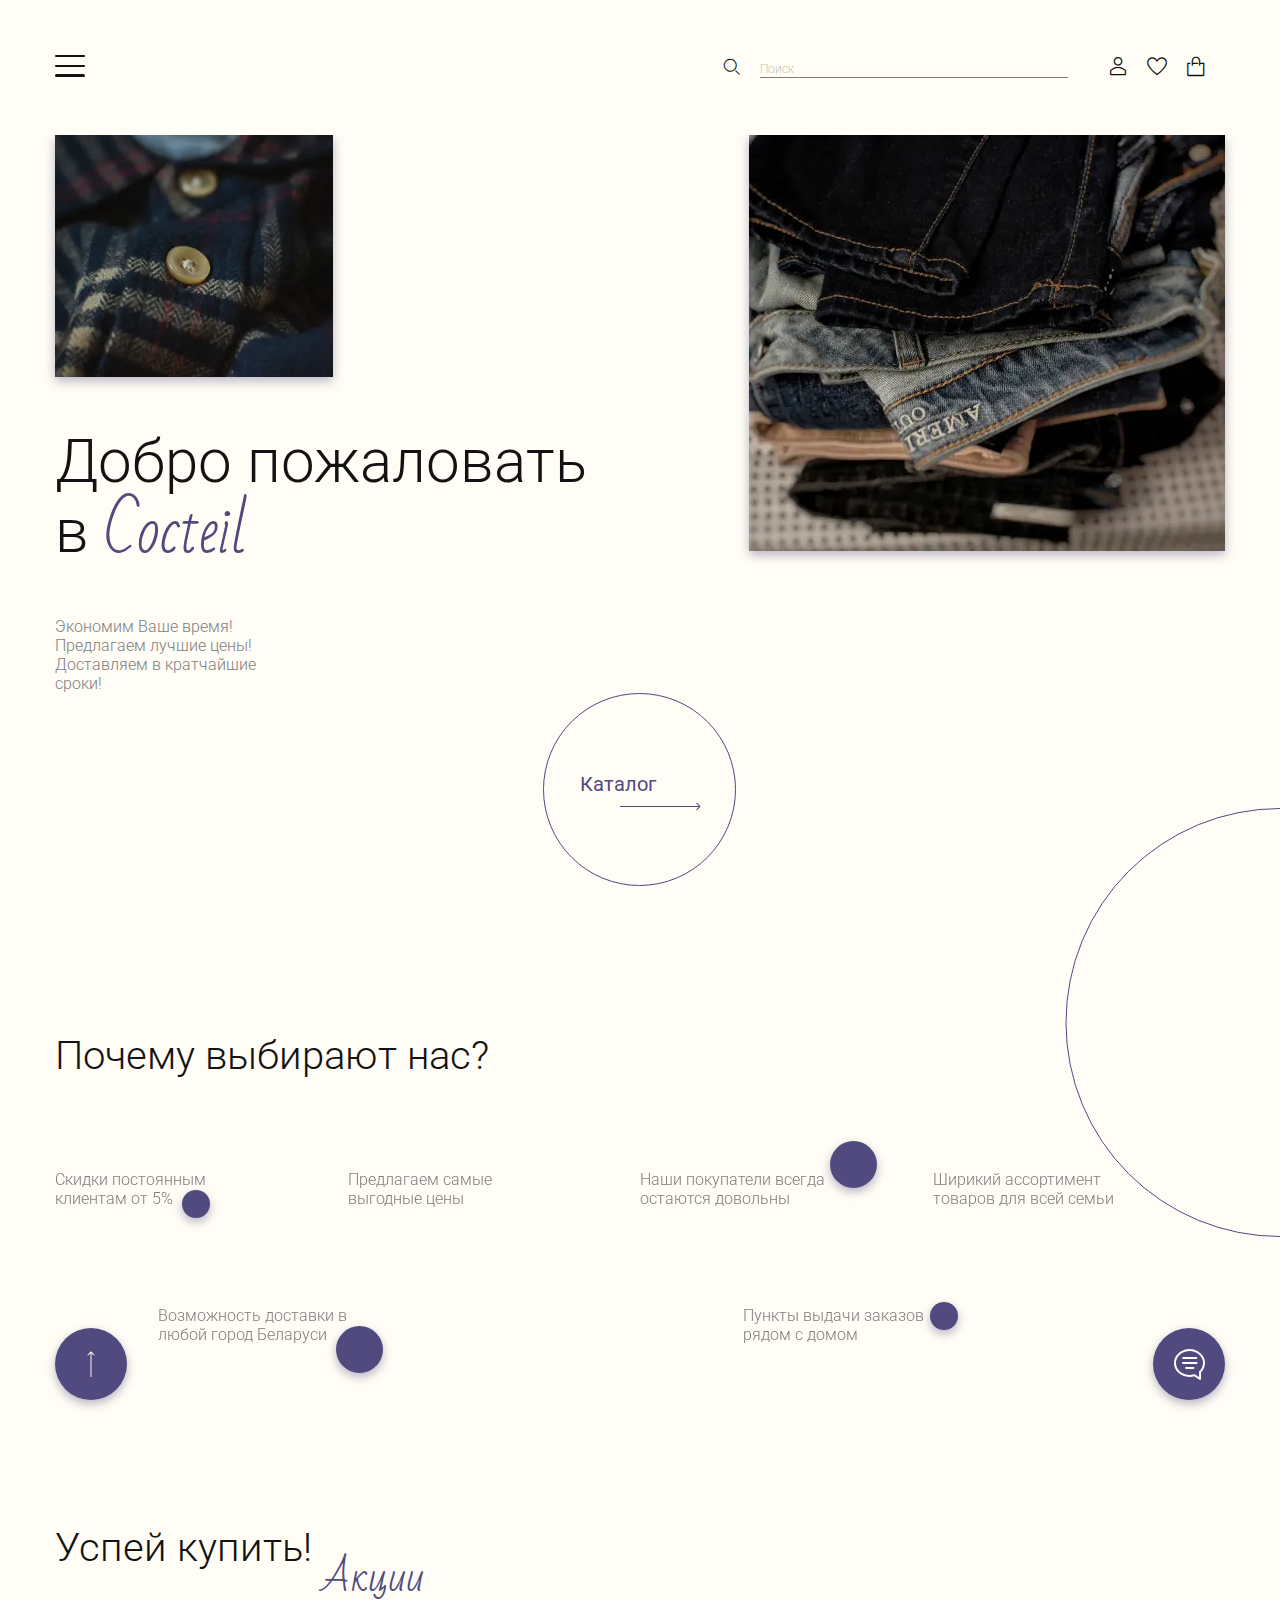
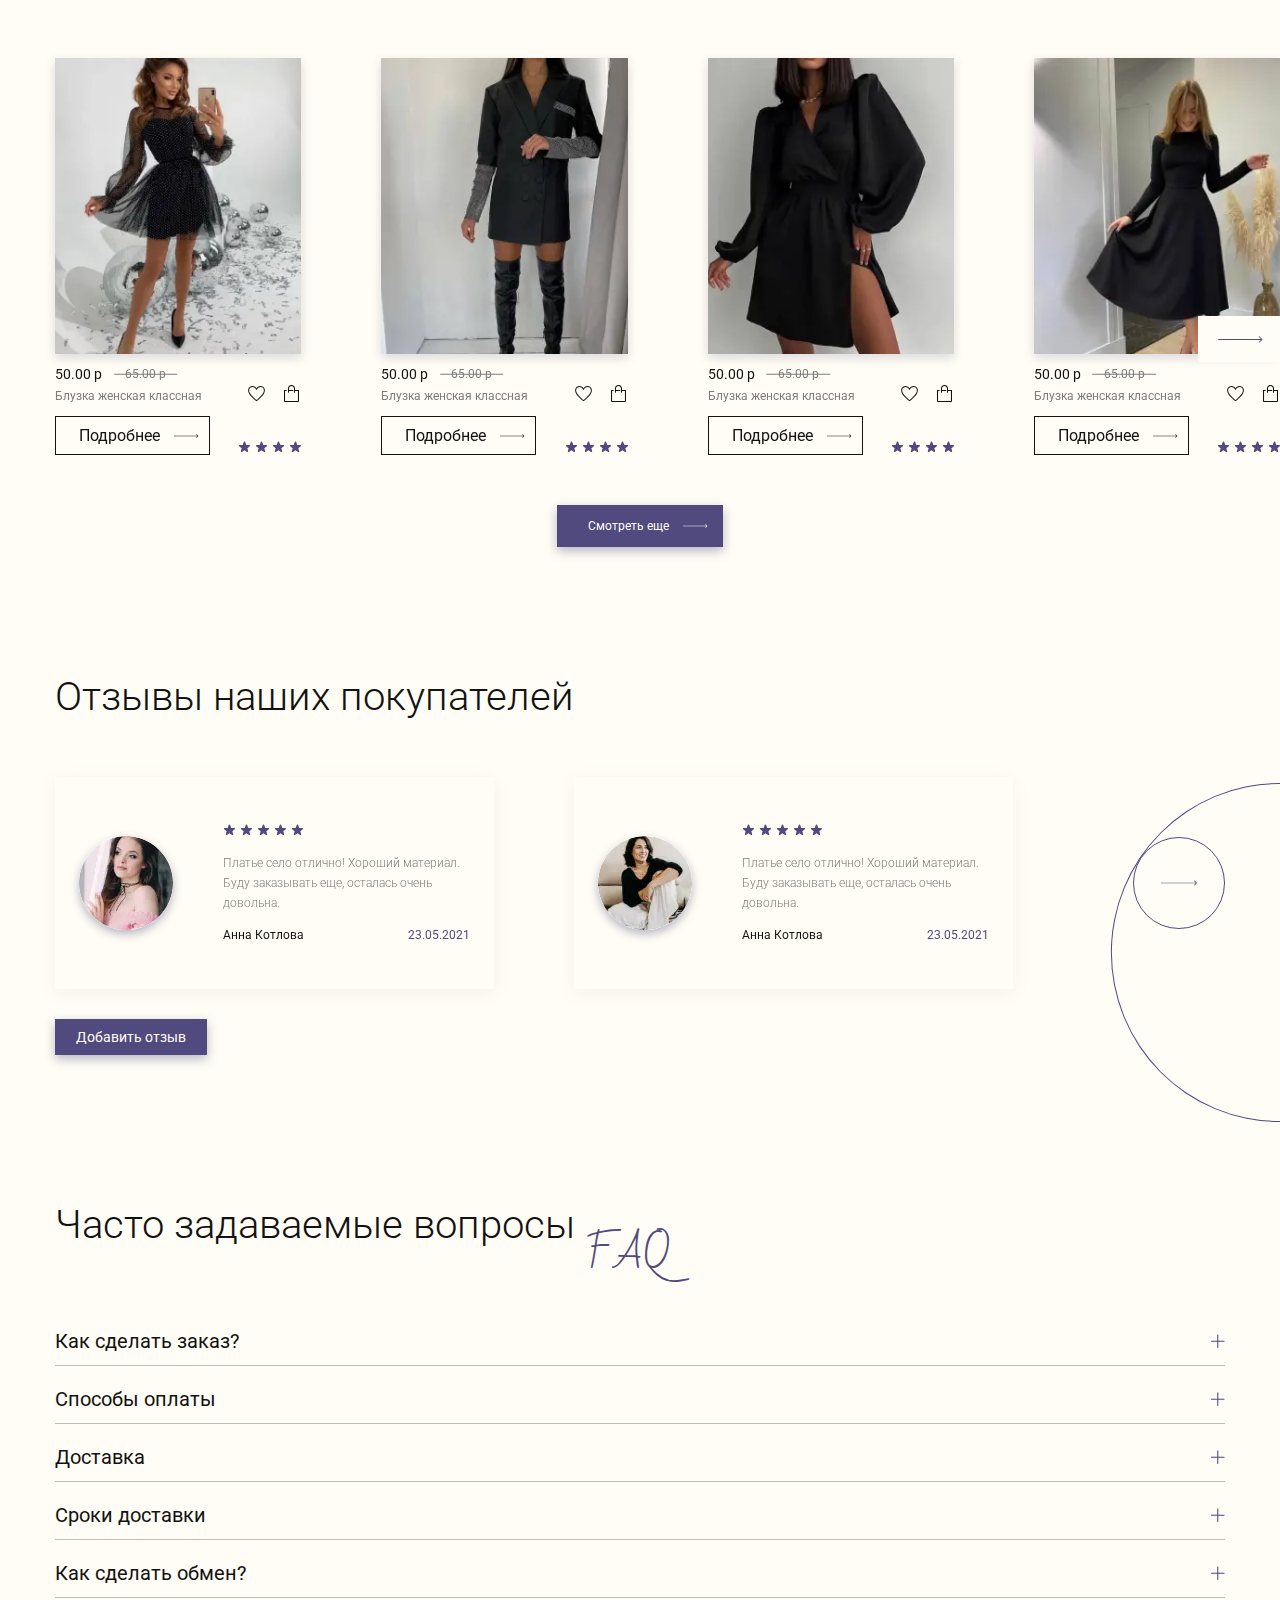
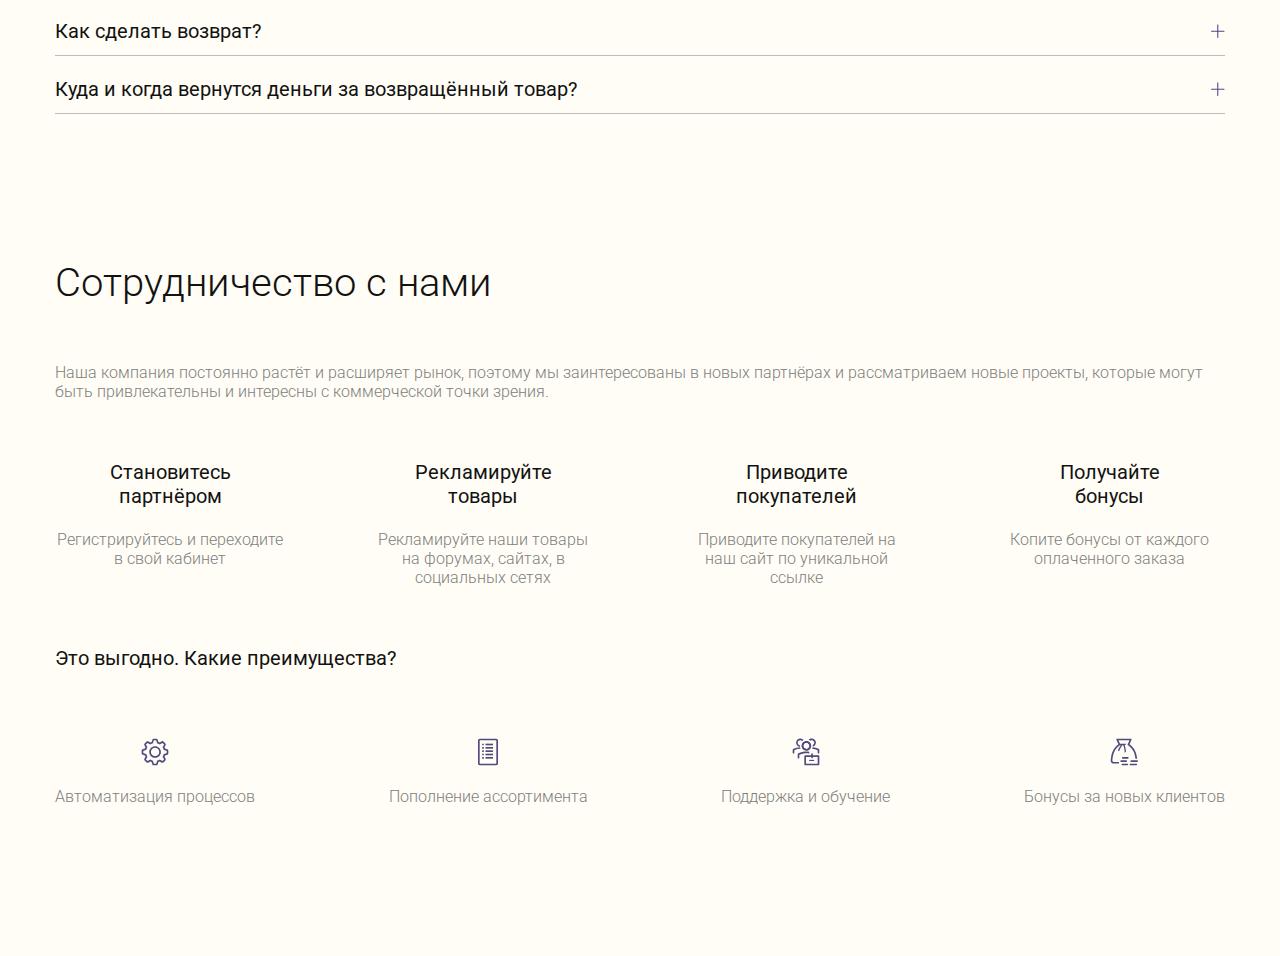
==== index.html @ 2b745496 "Первая версия" ====
<!DOCTYPE html><html lang="en"><head>  <meta charset="UTF-8">  <meta name="viewport" content="width=device-width">  <title>Главная</title>  <link rel="stylesheet" href="fonts/icomoon/style.css">  <link rel="stylesheet" href="css/style.min.css">  <script src="https://unpkg.com/swiper@8/swiper-bundle.min.js" defer></script>	<script src="js/main.min.js" type="module" defer></script></head><body>	<!-- <a href="#" class="catalog-btn">			Каталог			<svg width="80" class="catalog-btn__arrow" viewBox="0 0 80 8" xmlns="http://www.w3.org/2000/svg">				<path d="M79.3536 4.35355C79.5488 4.15829 79.5488 3.84171 79.3536 3.64645L76.1716 0.464466C75.9763 0.269204 75.6597 0.269204 75.4645 0.464466C75.2692 0.659728 75.2692 0.976311 75.4645 1.17157L78.2929 4L75.4645 6.82843C75.2692 7.02369 75.2692 7.34027 75.4645 7.53553C75.6597 7.7308 75.9763 7.7308 76.1716 7.53553L79.3536 4.35355ZM0 4.5H79V3.5H0V4.5Z"/>			</svg>		</a>		<a href="#" class="button button_transparent">			Подробнее			<svg class="button__arrow">				<use href="arrow-right"></use>			</svg>		</a>		<a href="#" class="button">			Отправить			<svg class="button__arrow" width="26" height="4" viewBox="0 0 26 4" fill="none" xmlns="http://www.w3.org/2000/svg">				<path d="M25.1768 2.17678C25.2744 2.07915 25.2744 1.92085 25.1768 1.82322L23.5858 0.232233C23.4882 0.134602 23.3299 0.134602 23.2322 0.232233C23.1346 0.329864 23.1346 0.488155 23.2322 0.585786L24.6464 2L23.2322 3.41421C23.1346 3.51184 23.1346 3.67014 23.2322 3.76777C23.3299 3.8654 23.4882 3.8654 23.5858 3.76777L25.1768 2.17678ZM0 2.25H25V1.75H0V2.25Z"/>			</svg>		</a> -->	<div class="wrapper">		<header class="header">  <div class="container">    <div class="header__body">      <nav class="header__menu menu">        <button data-da=".actions__item_burger a, append, 375" class="burger" type="burger"><span></span></button>        <div class="menu__content">          <a href="#" class="logo"><picture><source srcset="img/logo.webp" type="image/webp"><img src="img/logo.png" alt="лого"></picture></a>          <div class="menu__body">            <ul class="menu__list">              <li class="menu__item">                <a data-menu="1" class="menu__link" href="#">Женщинам</a>              </li>              <li class="menu__item">                <a data-menu="2" class="menu__link" href="#">Мужчинам</a>              </li>              <li class="menu__item">                <a data-menu="3" class="menu__link" href="#">Детям</a>              </li>              <li class="menu__item">                <a data-menu="4" class="menu__link" href="#">Обувь</a>              </li>              <li class="menu__item">                <a data-menu="5" class="menu__link" href="#">Игрушки</a>              </li>              <li class="menu__item">                <a data-menu="6" class="menu__link" href="#">Аксессуары</a>              </li>              <li class="menu__item">                <a data-menu="7" class="menu__link" href="#">Большие размеры</a>              </li>              <li class="menu__item">                <a data-menu="8" class="menu__link" href="#">Дополнительно</a>              </li>              <li class="menu__item">                <a data-menu="9" class="menu__link" href="#">Акции</a>              </li>            </ul>            <div class="menu__submenus">              <ul data-submenu="1" class="menu__list menu__list_submenu">                <li class="menu__item">                  <a class="menu__link" href="#">Майки</a>                </li>                <li class="menu__item">                  <a class="menu__link" href="#">Костюмы</a>                </li>                <li class="menu__item">                  <a class="menu__link" href="#">Брюки</a>                </li>                <li class="menu__item">                  <a class="menu__link" href="#">Джинсы</a>                </li>              </ul>              <ul data-submenu="2" class="menu__list menu__list_submenu">                <li class="menu__item">                  <a class="menu__link" href="#">Юбки</a>                </li>                <li class="menu__item">                  <a class="menu__link" href="#">Шорты</a>                </li>                <li class="menu__item">                  <a class="menu__link" href="#">Свитшоты, худи</a>                </li>                <li class="menu__item">                  <a class="menu__link" href="#">Блузки и рубашки</a>                </li>              </ul>            </div>          </div>        </div>      </nav>      <div class="header__label">Каталог</div>      <form action="#" class="header__search search">        <button type="sybmit" class="search__icon icon-search"></button>        <input type="text" placeholder="Поиск" class="search__input">      </form>      <ul class="actions" data-da=".mobile-bottom, append, 375" class="burger" >        <li class="actions__item actions__item_home">          <a href="#" class="actions__link icon-home"></a>        </li>        <li class="actions__item">          <a class="actions__link icon-user"></a>          <!-- <div class="user-cabinat">            <div class="user-cabinat__head">              <div class="user-cabinat__icon">                <picture><source srcset="img/products/01.webp" type="image/webp"><img src="img/products/01.jpg" alt="Ваша иконка"></picture>              </div>              <div class="user-cabinat__name">Анастасия</div>            </div>            <div class="user-cabinat__body">              <div class="user-cabinat__row">                <ul class="user-cabinat__list">                  <li class="user-cabinat__list-item">                    <a href="#" class="user-cabinat__link user-cabinat__link_cart icon-cart">                      Корзина<span>2</span>                    </a>                  </li>                </ul>              </div>              <div class="user-cabinat__row">                <ul class="user-cabinat__list">                  <li class="user-cabinat__list-item">                    <a href="#" class="user-cabinat__link user-cabinat__link_favorite icon-favorite">                      Избранное                    </a>                  </li>                  <li class="user-cabinat__list-item">                    <a href="#" class="user-cabinat__link user-cabinat__link_viewed icon-cart">                      Просмотренные<span>12</span>                    </a>                  </li>                </ul>              </div>              <div class="user-cabinat__row">                <ul class="user-cabinat__list">                  <li class="user-cabinat__list-item">                    <a href="#" class="user-cabinat__link user-cabinat__link_bonuses icon-home">                      Бонусы                    </a>                  </li>                  <li class="user-cabinat__list-item">                    <a href="#" class="user-cabinat__link user-cabinat__link_data icon-cart">                      Личные данные                    </a>                  </li>                  <li class="user-cabinat__list-item">                    <a href="#" class="user-cabinat__link user-cabinat__link_history icon-cart">                      История покупок                    </a>                  </li>                </ul>              </div>              <a href="#" class="user-cabinat__link user-cabinat__link_exit icon-cart">                Выйти              </a>            </div>          </div> -->          <div class="user-cabinat user-cabinat_unregistered">            <div class="user-cabinat__head">              <div class="user-cabinat__icon"></div>              <a href="#" class="user-cabinat__sign-in button">                Войти              </a>            </div>            <div class="user-cabinat__body">              <div class="user-cabinat__row">                <ul class="user-cabinat__list">                  <li class="user-cabinat__list-item">                    <a class="user-cabinat__link user-cabinat__link_cart icon-cart">Корзина</a>                  </li>                </ul>              </div>              <div class="user-cabinat__row">                <ul class="user-cabinat__list">                  <li class="user-cabinat__list-item">                    <a class="user-cabinat__link user-cabinat__link_favorite icon-favorite">                      Избранное                    </a>                  </li>                  <li class="user-cabinat__list-item">                    <a class="user-cabinat__link user-cabinat__link_viewed icon-cart">                      Просмотренные                    </a>                  </li>                </ul>              </div>            </div>          </div>        </li>        <li class="actions__item">          <a href="#" class="actions__link icon-favorite"></a>        </li>        <li class="actions__item">          <a href="#" class="actions__link icon-cart"></a>        </li>        <li class="actions__item actions__item_burger">          <a class="actions__link"></a>        </li>      </ul>    </div>  </div></header>		<svg display="none">  <symbol id="arrow-up" viewBox="0 0 8 27">    <path d="M4.35355 0.646446C4.15829 0.451185 3.84171 0.451185 3.64645 0.646446L0.464467 3.82843C0.269205 4.02369 0.269205 4.34027 0.464467 4.53553C0.659729 4.7308 0.976312 4.7308 1.17157 4.53553L4 1.70711L6.82843 4.53553C7.02369 4.7308 7.34027 4.7308 7.53553 4.53553C7.7308 4.34027 7.7308 4.02369 7.53553 3.82843L4.35355 0.646446ZM4.5 27L4.5 1L3.5 1L3.5 27L4.5 27Z"/>  </symbol>  <symbol id="arrow-up-m" viewBox="0 0 9 12">    <path fill-rule="evenodd" clip-rule="evenodd" d="M0.964806 4.09229L4.14679 0.910308C4.34205 0.715046 4.65863 0.715046 4.85389 0.910308L8.03587 4.09229C8.23114 4.28755 8.23114 4.60413 8.03587 4.7994C7.84061 4.99466 7.52403 4.99466 7.32877 4.7994L5.00034 2.47097L5.00034 11.7361L4.00034 11.7361L4.00034 2.47097L1.67191 4.7994C1.47665 4.99466 1.16007 4.99466 0.964806 4.7994C0.769544 4.60413 0.769544 4.28755 0.964806 4.09229Z"/>  </symbol>  <symbol viewBox="0 0 26 4" id="arrow-right">    <path fill-rule="evenodd" clip-rule="evenodd" d="M23.5858 0.232235L25.1768 1.82323C25.2744 1.92086 25.2744 2.07915 25.1768 2.17678L23.5858 3.76777C23.4882 3.8654 23.3299 3.8654 23.2322 3.76777C23.1346 3.67014 23.1346 3.51185 23.2322 3.41422L24.3964 2.25H0V1.75H24.3964L23.2322 0.585789C23.1346 0.488157 23.1346 0.329866 23.2322 0.232235C23.3299 0.134604 23.4882 0.134604 23.5858 0.232235Z"/>  </symbol></svg>		<main class="main">			<section class="hero">				<div class="container">					<div class="hero__body">						<div class="hero__info">							<div class="hero__images">								<div class="hero__image hero__image_1">									<picture><source srcset="img/hero/01.webp" type="image/webp"><img src="img/hero/01.jpg" alt=""></picture>								</div>							</div>							<h1 class="hero__title title">Добро пожаловать в <span>Cocteil</span></h1>							<div class="hero__text">								Экономим Ваше время! Предлагаем лучшие цены!Доставляем в кратчайшие сроки!							</div>							<a href="#" class="hero__button catalog-btn">								Каталог								<span class="catalog-btn__arrow"></span>							</a>						</div>						<div data-da=".hero__images, append, 850" class="hero__image hero__image_2">							<picture><source srcset="img/hero/02.webp" type="image/webp"><img src="img/hero/02.jpg" alt=""></picture>						</div>					</div>				</div>			</section>			<section class="why">				<div class="container">					<div class="why__body">						<h2 class="why__title title">Почему выбирают нас?</h2>						<div class="why__main">							<div class="why__content swiper">								<div class="why__columns swiper-wrapper">									<div class="why__column swiper-slide">										<p class="why__text why__text_decor why__text_decor_1">Скидки постоянным клиентам от 5%</p>									</div>									<div class="why__column swiper-slide">										<p class="why__text">Предлагаем самые выгодные цены</p>									</div>									<div class="why__column swiper-slide">										<p class="why__text why__text_decor why__text_decor_2">Наши покупатели всегда остаются довольны</p>									</div>									<div class="why__column swiper-slide">										<p class="why__text">Ширикий ассортимент товаров для всей семьи</p>									</div>									<div class="why__column swiper-slide">										<p class="why__text why__text_decor why__text_decor_3">Возможность доставки в любой город Беларуси										</p>									</div>									<div class="why__column swiper-slide">										<p class="why__text why__text_decor why__text_decor_4">Пункты выдачи заказов рядом с домом</p>									</div>								</div>							</div>							<button class="why__next icon-slider-arrow"></button>						</div>						<div class="why__footer">							<button data-up class="why__up up-btn purple-circle" type="button">								<svg>									<use href="#arrow-up"></use>								</svg>							</button>							<button class="why__message purple-circle icon-message" type="button"></button>						</div>					</div>				</div>			</section>			<section class="discounts">				<div class="container">					<div class="discounts__body">						<h2 class="discounts__title title">							Успей купить! <span>Акции</spa>						</h2>						<div class="discounts__slider products-slider">							<div class="products-slider__content swiper">								<div class="products-slider__body swiper-wrapper">									<div class="products-slider__slide card swiper-slide">										<a href="#" class="card__image">											<picture><source srcset="img/products/01.webp" type="image/webp"><img src="img/products/01.jpg" alt="Ахуенная блузка"></picture>										</a>										<div class="card__main">											<div class="card__top">												<span>50.00</span><span class="old-price">65.00</span>											</div>											<div class="card__info">												<a href="#" class="card__name">Блузка женская классная</a>												<div class="card__actions">													<button class="card__button card__button_favorite icon-favorite"></button>													<button class="card__button card__button_cart icon-cart"></button>												</div>											</div>											<div class="card__footer">												<a href="#" class="card__link button button_transparent button_dark">													Подробнее													<svg class="button__arrow">														<use href="#arrow-right"></use>													</svg>												</a>												<div class="card__raiting raiting">													<div class="raiting__star icon-star"></div>													<div class="raiting__star icon-star"></div>													<div class="raiting__star icon-star"></div>													<div class="raiting__star icon-star"></div>												</div>											</div>										</div>									</div>									<div class="products-slider__slide card swiper-slide">										<a href="#" class="card__image">											<picture><source srcset="img/products/02.webp" type="image/webp"><img src="img/products/02.jpg" alt="Ахуенная блузка"></picture>										</a>										<div class="card__main">											<div class="card__top">												<span>50.00</span><span class="old-price">65.00</span>											</div>											<div class="card__info">												<a href="#" class="card__name">Блузка женская классная</a>												<div class="card__actions">													<button class="card__button card__button_favorite icon-favorite"></button>													<button class="card__button card__button_cart icon-cart"></button>												</div>											</div>											<div class="card__footer">												<a href="#" class="card__link button button_transparent button_dark">													Подробнее													<svg class="button__arrow">														<use href="#arrow-right"></use>													</svg>												</a>												<div class="card__raiting raiting">													<div class="raiting__star icon-star"></div>													<div class="raiting__star icon-star"></div>													<div class="raiting__star icon-star"></div>													<div class="raiting__star icon-star"></div>												</div>											</div>										</div>									</div>									<div class="products-slider__slide card swiper-slide">										<a href="#" class="card__image">											<picture><source srcset="img/products/03.webp" type="image/webp"><img src="img/products/03.jpg" alt="Ахуенная блузка"></picture>										</a>										<div class="card__main">											<div class="card__top">												<span>50.00</span><span class="old-price">65.00</span>											</div>											<div class="card__info">												<a href="#" class="card__name">Блузка женская классная</a>												<div class="card__actions">													<button class="card__button card__button_favorite icon-favorite"></button>													<button class="card__button card__button_cart icon-cart"></button>												</div>											</div>											<div class="card__footer">												<a href="#" class="card__link button button_transparent button_dark">													Подробнее													<svg class="button__arrow">														<use href="#arrow-right"></use>													</svg>												</a>												<div class="card__raiting raiting">													<div class="raiting__star icon-star"></div>													<div class="raiting__star icon-star"></div>													<div class="raiting__star icon-star"></div>													<div class="raiting__star icon-star"></div>												</div>											</div>										</div>									</div>									<div class="products-slider__slide card swiper-slide">										<a href="#" class="card__image">											<picture><source srcset="img/products/04.webp" type="image/webp"><img src="img/products/04.jpg" alt="Ахуенная блузка"></picture>										</a>										<div class="card__main">											<div class="card__top">												<span>50.00</span><span class="old-price">65.00</span>											</div>											<div class="card__info">												<a href="#" class="card__name">Блузка женская классная</a>												<div class="card__actions">													<button class="card__button card__button_favorite icon-favorite"></button>													<button class="card__button card__button_cart icon-cart"></button>												</div>											</div>											<div class="card__footer">												<a href="#" class="card__link button button_transparent button_dark">													Подробнее													<svg class="button__arrow">														<use href="#arrow-right"></use>													</svg>												</a>												<div class="card__raiting raiting">													<div class="raiting__star icon-star"></div>													<div class="raiting__star icon-star"></div>													<div class="raiting__star icon-star"></div>													<div class="raiting__star icon-star"></div>												</div>											</div>										</div>									</div>									<div class="products-slider__slide card swiper-slide">										<a href="#" class="card__image">											<picture><source srcset="img/products/01.webp" type="image/webp"><img src="img/products/01.jpg" alt="Ахуенная блузка"></picture>										</a>										<div class="card__main">											<div class="card__top">												<span>50.00</span><span class="old-price">65.00</span>											</div>											<div class="card__info">												<a href="#" class="card__name">Блузка женская классная</a>												<div class="card__actions">													<button class="card__button card__button_favorite icon-favorite"></button>													<button class="card__button card__button_cart icon-cart"></button>												</div>											</div>											<div class="card__footer">												<a href="#" class="card__link button button_transparent button_dark">													Подробнее													<svg class="button__arrow">														<use href="#arrow-right"></use>													</svg>												</a>												<div class="card__raiting raiting">													<div class="raiting__star icon-star"></div>													<div class="raiting__star icon-star"></div>													<div class="raiting__star icon-star"></div>													<div class="raiting__star icon-star"></div>												</div>											</div>										</div>									</div>									<div class="products-slider__slide card swiper-slide">										<a href="#" class="card__image">											<picture><source srcset="img/products/02.webp" type="image/webp"><img src="img/products/02.jpg" alt="Ахуенная блузка"></picture>										</a>										<div class="card__main">											<div class="card__top">												<span>50.00</span><span class="old-price">65.00</span>											</div>											<div class="card__info">												<a href="#" class="card__name">Блузка женская классная</a>												<div class="card__actions">													<button class="card__button card__button_favorite icon-favorite"></button>													<button class="card__button card__button_cart icon-cart"></button>												</div>											</div>											<div class="card__footer">												<a href="#" class="card__link button button_transparent button_dark">													Подробнее													<svg class="button__arrow">														<use href="#arrow-right"></use>													</svg>												</a>												<div class="card__raiting raiting">													<div class="raiting__star icon-star"></div>													<div class="raiting__star icon-star"></div>													<div class="raiting__star icon-star"></div>													<div class="raiting__star icon-star"></div>												</div>											</div>										</div>									</div>									<div class="products-slider__slide card swiper-slide">										<a href="#" class="card__image">											<picture><source srcset="img/products/03.webp" type="image/webp"><img src="img/products/03.jpg" alt="Ахуенная блузка"></picture>										</a>										<div class="card__main">											<div class="card__top">												<span>50.00</span><span class="old-price">65.00</span>											</div>											<div class="card__info">												<a href="#" class="card__name">Блузка женская классная</a>												<div class="card__actions">													<button class="card__button card__button_favorite icon-favorite"></button>													<button class="card__button card__button_cart icon-cart"></button>												</div>											</div>											<div class="card__footer">												<a href="#" class="card__link button button_transparent button_dark">													Подробнее													<svg class="button__arrow">														<use href="#arrow-right"></use>													</svg>												</a>												<div class="card__raiting raiting">													<div class="raiting__star icon-star"></div>													<div class="raiting__star icon-star"></div>													<div class="raiting__star icon-star"></div>													<div class="raiting__star icon-star"></div>												</div>											</div>										</div>									</div>								</div>								<div class="products-slider__nav">									<button type="button" class="products-slider__next">										<svg>											<use href="#arrow-right"></use>										</svg>									</button>								</div>							</div>						</div>						<div class="products-slider__footer">							<a class="products-slider__more button" href="#" class="button">								Смотреть еще								<svg class="button__arrow" width="26" height="4" viewBox="0 0 26 4" fill="none"									xmlns="http://www.w3.org/2000/svg">									<path										d="M25.1768 2.17678C25.2744 2.07915 25.2744 1.92085 25.1768 1.82322L23.5858 0.232233C23.4882 0.134602 23.3299 0.134602 23.2322 0.232233C23.1346 0.329864 23.1346 0.488155 23.2322 0.585786L24.6464 2L23.2322 3.41421C23.1346 3.51184 23.1346 3.67014 23.2322 3.76777C23.3299 3.8654 23.4882 3.8654 23.5858 3.76777L25.1768 2.17678ZM0 2.25H25V1.75H0V2.25Z" />								</svg>							</a>						</div>						<button data-up class="discounts__up up-btn purple-circle" type="button">							<svg>								<use href="#arrow-up"></use>								<use href="#arrow-up-m"></use>							</svg>						</button>					</div>				</div>			</section>			<section class="reviews">				<div class="container">					<div class="reviews__content">						<h2 class="reviews__title title">Отзывы наших покупателей</h2>						<div class="reviews__body">							<div class="reviews__slider reviews-slider swiper">								<div class="reviews-slider__body swiper-wrapper">									<div class="reviews-slider__slide swiper-slide">										<div class="reviews-slider__image">											<picture><source srcset="img/reviews/01.webp" type="image/webp"><img src="img/reviews/01.jpg" alt="Анна"></picture>										</div>										<div class="reviews-slider__info">											<div class="reviews-slider__raiting raiting">												<div class="raiting__star icon-star"></div>												<div class="raiting__star icon-star"></div>												<div class="raiting__star icon-star"></div>												<div class="raiting__star icon-star"></div>												<div class="raiting__star icon-star"></div>											</div>											<div class="reviews-slider__text">												Платье село отлично! Хороший материал. Буду заказывать еще, осталась очень довольна.											</div>											<div class="reviews-slider__footer">												<div class="reviews-slider__name">Анна Котлова</div>												<div class="reviews-slider__date date">23.05.2021</div>											</div>										</div>									</div>									<div class="reviews-slider__slide swiper-slide">										<div class="reviews-slider__image">											<picture><source srcset="img/reviews/02.webp" type="image/webp"><img src="img/reviews/02.jpg" alt="Анна"></picture>										</div>										<div class="reviews-slider__info">											<div class="reviews-slider__raiting raiting">												<div class="raiting__star icon-star"></div>												<div class="raiting__star icon-star"></div>												<div class="raiting__star icon-star"></div>												<div class="raiting__star icon-star"></div>												<div class="raiting__star icon-star"></div>											</div>											<div class="reviews-slider__text">												Платье село отлично! Хороший материал. Буду заказывать еще, осталась очень довольна.											</div>											<div class="reviews-slider__footer">												<div class="reviews-slider__name">Анна Котлова</div>												<div class="reviews-slider__date date">23.05.2021</div>											</div>										</div>									</div>									<div class="reviews-slider__slide swiper-slide">										<div class="reviews-slider__image">											<picture><source srcset="img/reviews/01.webp" type="image/webp"><img src="img/reviews/01.jpg" alt="Анна"></picture>										</div>										<div class="reviews-slider__info">											<div class="reviews-slider__raiting raiting">												<div class="raiting__star icon-star"></div>												<div class="raiting__star icon-star"></div>												<div class="raiting__star icon-star"></div>												<div class="raiting__star icon-star"></div>												<div class="raiting__star icon-star"></div>											</div>											<div class="reviews-slider__text">												Платье село отлично! Хороший материал. Буду заказывать еще, осталась очень довольна.											</div>											<div class="reviews-slider__footer">												<div class="reviews-slider__name">Анна Котлова</div>												<div class="reviews-slider__date date">23.05.2021</div>											</div>										</div>									</div>									<div class="reviews-slider__slide swiper-slide">										<div class="reviews-slider__image">											<picture><source srcset="img/reviews/01.webp" type="image/webp"><img src="img/reviews/01.jpg" alt="Анна"></picture>										</div>										<div class="reviews-slider__info">											<div class="reviews-slider__raiting raiting">												<div class="raiting__star icon-star"></div>												<div class="raiting__star icon-star"></div>												<div class="raiting__star icon-star"></div>												<div class="raiting__star icon-star"></div>												<div class="raiting__star icon-star"></div>											</div>											<div class="reviews-slider__text">												Платье село отлично! Хороший материал. Буду заказывать еще, осталась очень довольна.											</div>											<div class="reviews-slider__footer">												<div class="reviews-slider__name">Анна Котлова</div>												<div class="reviews-slider__date date">23.05.2021</div>											</div>										</div>									</div>								</div>								<div class="reviews-slider__bullets"></div>							</div>							<button type="button" class="reviews__next">								<svg>									<use href="#arrow-right"></use>								</svg>							</button>						</div>						<button class="reviews__button button" type="button">Добавить отзыв</button>					</div>				</div>			</section>			<section class="questions">				<div class="container">					<div class="questions__body">						<h2 class="questions__title title">Часто задаваемые вопросы <span>FAQ</span></h2>						<ul class="questions__list" data-spollers>							<li class="questions__item">								<button class="questions__button icon-plus" type="button" data-spoller>Как сделать заказ?</button>								<div class="questions__info">									<p>										Чтобы сделать заказ пользователь переходит в каталог сайта, выбирает нужный товар, отпраляет его в										коризину, выбрав нужный размер и цвет, и нажимает кнопку “заказать”. Выбирает способ оплаты и										доставки и покупает товар.									</p>								</div>							</li>							<li class="questions__item">								<button class="questions__button icon-plus" type="button" data-spoller>Способы оплаты</button>								<div class="questions__info">									<p>										Чтобы сделать заказ пользователь переходит в каталог сайта, выбирает нужный товар, отпраляет его в										коризину, выбрав нужный размер и цвет, и нажимает кнопку “заказать”. Выбирает способ оплаты и										доставки и покупает товар.									</p>								</div>							</li>							<li class="questions__item">								<button class="questions__button icon-plus" type="button" data-spoller>Доставка</button>								<div class="questions__info">									<p>										Чтобы сделать заказ пользователь переходит в каталог сайта, выбирает нужный товар, отпраляет его в										коризину, выбрав нужный размер и цвет, и нажимает кнопку “заказать”. Выбирает способ оплаты и										доставки и покупает товар.									</p>								</div>							</li>							<li class="questions__item">								<button class="questions__button icon-plus" type="button" data-spoller>Сроки доставки</button>								<div class="questions__info">									<p>										Чтобы сделать заказ пользователь переходит в каталог сайта, выбирает нужный товар, отпраляет его в										коризину, выбрав нужный размер и цвет, и нажимает кнопку “заказать”. Выбирает способ оплаты и										доставки и покупает товар.									</p>								</div>							</li>							<li class="questions__item">								<button class="questions__button icon-plus" type="button" data-spoller>Как сделать обмен?</button>								<div class="questions__info">									<p>										Чтобы сделать заказ пользователь переходит в каталог сайта, выбирает нужный товар, отпраляет его в										коризину, выбрав нужный размер и цвет, и нажимает кнопку “заказать”. Выбирает способ оплаты и										доставки и покупает товар.									</p>								</div>							</li>							<li class="questions__item">								<button class="questions__button icon-plus" type="button" data-spoller>Как сделать возврат?</button>								<div class="questions__info">									<p>										Чтобы сделать заказ пользователь переходит в каталог сайта, выбирает нужный товар, отпраляет его в										коризину, выбрав нужный размер и цвет, и нажимает кнопку “заказать”. Выбирает способ оплаты и										доставки и покупает товар.									</p>								</div>							</li>							<li class="questions__item">								<button class="questions__button icon-plus" type="button" data-spoller>Куда и когда вернутся деньги за									возвращённый товар?</button>								<div class="questions__info">									<p>										Чтобы сделать заказ пользователь переходит в каталог сайта, выбирает нужный товар, отпраляет его в										коризину, выбрав нужный размер и цвет, и нажимает кнопку “заказать”. Выбирает способ оплаты и										доставки и покупает товар.									</p>								</div>							</li>						</ul>					</div>				</div>			</section>			<section class="partners">				<div class="container">					<div class="partners__body">						<h2 class="partners__title title">Сотрудничество с нами</h2>						<div class="partners__text">							Наша компания постоянно растёт и расширяет рынок, поэтому мы заинтересованы в новых партнёрах и рассматриваем новые проекты, которые могут быть привлекательны и интересны с коммерческой точки зрения. 						</div>						<ul class="partners__list">							<li class="partners__item">								<div class="partners__item-title partners-title">Становитесь партнёром</div>								<div class="partners__item-text">									Регистрируйтесь и переходите в свой кабинет								</div>							</li>							<li class="partners__item">								<div class="partners__item-title partners-title">Рекламируйте товары</div>								<div class="partners__item-text">									Рекламируйте наши товары на форумах, сайтах, в социальных сетях								</div>							</li>							<li class="partners__item">								<div class="partners__item-title partners-title">Приводите покупателей</div>								<div class="partners__item-text">									Приводите покупателей на									наш сайт по уникальной ссылке								</div>							</li>							<li class="partners__item">								<div class="partners__item-title partners-title">Получайте бонусы</div>								<div class="partners__item-text">									Копите бонусы от каждого оплаченного заказа								</div>							</li>						</ul>					</div>					<div class="partners__advantages partners-advantages">						<h3 class="partners-advantages__title partners-title"><span>Это выгодно.</span> Какие преимущества?</h3>						<ul class="partners-advantages__list">							<li class="partners-advantages__item">								<div class="partners-advantages__icon">									<picture><source srcset="img/partners/01.svg" type="image/webp"><img src="img/partners/01.svg" alt=""></picture>								</div>								<div class="partners-advantages__text">									Автоматизация процессов								</div>							</li>							<li class="partners-advantages__item">								<div class="partners-advantages__icon">									<picture><source srcset="img/partners/02.svg" type="image/webp"><img src="img/partners/02.svg" alt=""></picture>								</div>								<div class="partners-advantages__text">									Пополнение ассортимента								</div>							</li>							<li class="partners-advantages__item">								<div class="partners-advantages__icon">									<picture><source srcset="img/partners/03.svg" type="image/webp"><img src="img/partners/03.svg" alt=""></picture>								</div>								<div class="partners-advantages__text">									Поддержка и обучение								</div>							</li>							<li class="partners-advantages__item">								<div class="partners-advantages__icon">									<picture><source srcset="img/partners/04.svg" type="image/webp"><img src="img/partners/04.svg" alt=""></picture>								</div>								<div class="partners-advantages__text">									Бонусы за новых клиентов								</div>							</li>						</ul>					</div>				</div>			</section>		</main>		<footer class="footer">  <div class="container"></div></footer>		<div class="mobile-bottom">			<div class="categories">				<ul class="categories__list">					<li class="categories__item">						<a href="#" class="categories__link">Женщинам</a>					</li>					<li class="categories__item">						<a href="#" class="categories__link categories__link_shadow">Мужчинам</a>					</li>					<li class="categories__item">						<a href="#" class="categories__link">Детям</a>					</li>				</ul>			</div>		</div>	</div></body></html>
---- css/style.min.css ----
@charset "UTF-8";@import url(https://fonts.googleapis.com/css?family=Roboto:100,300,regular);@import url(https://fonts.googleapis.com/css?family=Montserrat:500,600,700);@import url(https://fonts.googleapis.com/css?family=Bad+Script:regular);@font-face{font-family:icomoon;src:url(../fonts/icomoon/icomoon.eot?tlwrot);src:url(../fonts/icomoon/icomoon.eot?tlwrot#iefix) format("embedded-opentype"),url(../fonts/icomoon/icomoon.ttf?tlwrot) format("truetype"),url(../fonts/icomoon/icomoon.woff?tlwrot) format("woff"),url(../fonts/icomoon/icomoon.svg?tlwrot#icomoon) format("svg");font-weight:400;font-style:normal;font-display:block}[class*=" icon-"]::before,[class^=icon-]::before{font-family:icomoon!important;speak:never;font-style:normal;font-weight:400;font-variant:normal;text-transform:none;line-height:1;-webkit-font-smoothing:antialiased;-moz-osx-font-smoothing:grayscale}.icon-star:before{content:"\e90e"}.icon-slider-arrow:before{content:"\e90d"}.icon-home:before{content:"\e900"}.icon-arrow:before{content:"\e900"}.icon-cart:before{content:"\e901"}.icon-cross:before{content:"\e902"}.icon-favorite:before{content:"\e903"}.icon-inst:before{content:"\e904"}.icon-mail:before{content:"\e905"}.icon-message:before{content:"\e906"}.icon-phone:before{content:"\e907"}.icon-search:before{content:"\e908"}.icon-tel:before{content:"\e909"}.icon-tg:before{content:"\e90a"}.icon-time:before{content:"\e90b"}.icon-user:before{content:"\e90c"}.icon-plus:before{content:"\e902"}*{padding:0;margin:0;border:0}*,:after,:before{-webkit-box-sizing:border-box;box-sizing:border-box}:active,:focus{outline:0}a:active,a:focus{outline:0}aside,footer,header,nav{display:block}body,html{height:100%;widows:100%;-ms-text-size-adjust:100%;-moz-text-size-adjust:100%;-webkit-text-size-adjust:100%}button,input,textarea{font-family:inherit}input::-ms-clear{display:none}button{cursor:pointer}button::-moz-focus-inner{padding:0;border:0}a,a:visited{text-decoration:none}a:hover{text-decoration:none}ul li{list-style:none}img{vertical-align:top}h1,h2,h3,h4,h5,h6{font-size:inherit;font-weight:400}.swiper{margin-left:auto;margin-right:auto;position:relative;overflow:hidden;list-style:none;padding:0;z-index:1}.swiper-wrapper{position:relative;display:-webkit-box;display:-ms-flexbox;display:flex;-webkit-transition-property:-webkit-transform;transition-property:-webkit-transform;-o-transition-property:transform;transition-property:transform;transition-property:transform,-webkit-transform;z-index:-1;width:100%;height:100%}.swiper-slide{-ms-flex-negative:0;flex-shrink:0;width:100%;position:relative;-webkit-transition-property:-webkit-transform;transition-property:-webkit-transform;-o-transition-property:transform;transition-property:transform;transition-property:transform,-webkit-transform}.burger{width:30px;height:22px;position:relative;z-index:3;background:0 0}.burger span,.burger::after,.burger::before{position:absolute;left:0;width:100%;height:10%;background:#121212;-webkit-transition:all .3s;-o-transition:all .3s;transition:all .3s;border-radius:2px}.burger::after,.burger::before{content:""}.burger::before{top:0}.burger::after{bottom:0}.burger span{top:50%;-webkit-transform:scaleX(1) translate(0,-50%);-ms-transform:scaleX(1) translate(0,-50%);transform:scaleX(1) translate(0,-50%)}.menu-active .burger::before{top:10px;-webkit-transform:rotate(-45deg);-ms-transform:rotate(-45deg);transform:rotate(-45deg)}.menu-active .burger::after{bottom:10px;-webkit-transform:rotate(45deg);-ms-transform:rotate(45deg);transform:rotate(45deg)}.menu-active .burger span{-webkit-transform:scaleX(0);-ms-transform:scaleX(0);transform:scaleX(0)}.catalog-btn{width:193px;height:193px;display:-webkit-box;display:-ms-flexbox;display:flex;border-radius:50%;border:1px solid #514a7e;line-height:23/20;-webkit-box-pack:center;-ms-flex-pack:center;justify-content:center;-webkit-box-orient:vertical;-webkit-box-direction:normal;-ms-flex-direction:column;flex-direction:column;padding:2.25rem;color:#514a7e;font-weight:400;font-size:1.25rem;-webkit-transition:.5s ease;-o-transition:.5s ease;transition:.5s ease}.catalog-btn__arrow{margin-left:2.5rem;margin-top:.5em;display:block;height:1px;width:5rem;background:#514a7e;position:relative;-webkit-transition:.5s ease;-o-transition:.5s ease;transition:.5s ease}.catalog-btn__arrow::after,.catalog-btn__arrow::before{content:"";position:absolute;height:100%;right:.3px;border-radius:5px;top:0;width:5px;background:inherit;-webkit-transform-origin:right;-ms-transform-origin:right;transform-origin:right;-webkit-transition:background .2s ease;-o-transition:background .2s ease;transition:background .2s ease}.catalog-btn__arrow::before{-webkit-transform:rotate(-45deg);-ms-transform:rotate(-45deg);transform:rotate(-45deg)}.catalog-btn__arrow::after{-webkit-transform:rotate(45deg);-ms-transform:rotate(45deg);transform:rotate(45deg)}.button{display:-webkit-inline-box;display:-ms-inline-flexbox;display:inline-flex;background:#514a7e;color:#fffdf5;padding:.5625rem 1.4375rem;padding-right:.625rem;font-weight:400;-webkit-box-shadow:0 4px 10px rgba(81,74,126,.4);box-shadow:0 4px 10px rgba(81,74,126,.4);-webkit-box-align:center;-ms-flex-align:center;align-items:center;border:.5px solid #514a7e;-webkit-transition:.5s ease;-o-transition:.5s ease;transition:.5s ease}.button__arrow{margin-left:.875rem;-webkit-transition:.5s ease;-o-transition:.5s ease;transition:.5s ease;-webkit-box-flex:0;-ms-flex:0 0 25px;flex:0 0 25px}.button__arrow path{fill:#fffdf5}.button_transparent{background:0 0;color:#514a7e;-webkit-box-shadow:none;box-shadow:none}.button_transparent .button__arrow{fill:#514a7e;height:.25rem;-webkit-box-flex:0;-ms-flex:0 0 1.5625rem;flex:0 0 1.5625rem;width:1.5625rem}.button_dark{border:.5px solid #121212;color:#121212}.button_dark .button__arrow{fill:#121212}.title{color:#121212;font-size:40px;font-weight:300;line-height:1}.title span{font-family:"Bad Script",Roboto,sans-serif;font-weight:400;color:#514a7e;-webkit-transform:translateY(30px);-ms-transform:translateY(30px);transform:translateY(30px);display:inline-block}.partners-title{font-weight:400;font-size:1.25rem;line-height:118%;color:#121212}.purple-circle{display:-webkit-box;display:-ms-flexbox;display:flex;-webkit-box-pack:center;-ms-flex-pack:center;justify-content:center;-webkit-box-align:center;-ms-flex-align:center;align-items:center;border-radius:50%;background:#514a7e;-webkit-box-shadow:0 4px 10px rgba(81,74,126,.4);box-shadow:0 4px 10px rgba(81,74,126,.4);color:#fffdf5;-webkit-transition:.4s ease;-o-transition:.4s ease;transition:.4s ease;will-change:transform}.raiting{display:-webkit-box;display:-ms-flexbox;display:flex;-webkit-column-gap:.3125rem;-moz-column-gap:.3125rem;column-gap:.3125rem}.raiting__star{font-size:.75rem;color:#514a7e}.up-btn{width:4.5rem;height:4.5rem}.up-btn svg{fill:#fffdf5;height:1.625rem}.up-btn use:nth-child(2){display:none}.products-slider{margin-right:calc((1170px - 100vw)/ 2)}.products-slider__content{margin:0 -20px;padding:20px;position:relative}.products-slider__next{display:-webkit-box;display:-ms-flexbox;display:flex;-webkit-box-pack:center;-ms-flex-pack:center;justify-content:center;-webkit-box-align:center;-ms-flex-align:center;align-items:center;width:5.3125rem;height:2.875rem;background:#fffdf5;-webkit-transition:opacity .4s ease;-o-transition:opacity .4s ease;transition:opacity .4s ease;position:absolute;right:17px;top:63.7%}.products-slider__next svg{width:46px;height:7px;fill:#514a7e}.products-slider__next.swiper-button-disabled{opacity:.4}.products-slider__footer{text-align:center}.products-slider__more{padding:.875rem;padding-left:1.875rem;font-size:.75rem;line-height:1;margin-top:1.875rem}.card{position:relative}.card__image{position:relative;display:block;position:relative;padding-bottom:120.1438848921%;margin-bottom:.8125rem;-webkit-box-shadow:0 4px 10px rgba(81,74,126,.2);box-shadow:0 4px 10px rgba(81,74,126,.2);-webkit-transition:-webkit-box-shadow .4s ease;transition:-webkit-box-shadow .4s ease;-o-transition:box-shadow .4s ease;transition:box-shadow .4s ease;transition:box-shadow .4s ease,-webkit-box-shadow .4s ease}.card__image iframe,.card__image img{position:absolute;top:0;left:0;width:100%;height:100%;-o-object-fit:cover;object-fit:cover}.card__main{display:-webkit-box;display:-ms-flexbox;display:flex;-webkit-box-orient:vertical;-webkit-box-direction:normal;-ms-flex-direction:column;flex-direction:column}.card__top{display:-webkit-box;display:-ms-flexbox;display:flex;-webkit-column-gap:1.4375rem;-moz-column-gap:1.4375rem;column-gap:1.4375rem;margin-bottom:.125rem;-webkit-box-align:center;-ms-flex-align:center;align-items:center}.card__top span{font-weight:400;font-size:.875rem;line-height:1;color:#121212}.card__top span::after{content:" р"}.card__top span.old-price{position:relative;font-size:.75rem;color:#7d7d7d}.card__top span.old-price::before{content:"";position:absolute;top:50%;left:50%;width:155%;height:.5px;background:#7d7d7d;-webkit-transform:translate(-50%,-50%);-ms-transform:translate(-50%,-50%);transform:translate(-50%,-50%)}.card__info{-webkit-box-flex:1;-ms-flex:1 1 auto;flex:1 1 auto;display:-webkit-box;display:-ms-flexbox;display:flex;-webkit-box-align:end;-ms-flex-align:end;align-items:end;margin-bottom:.8125rem}.card__name{font-weight:400;font-size:.75rem;line-height:1.1666666667em;color:#7d7d7d;-webkit-box-flex:1;-ms-flex:1 1 auto;flex:1 1 auto}.card__actions{display:-webkit-box;display:-ms-flexbox;display:flex;-webkit-box-align:center;-ms-flex-align:center;align-items:center;-webkit-column-gap:.9375rem;-moz-column-gap:.9375rem;column-gap:.9375rem}.card__button{color:#121212;font-size:1.0625rem;background:0 0;width:20px;height:20px;-webkit-box-flex:0;-ms-flex:0 0 20px;flex:0 0 20px;display:-webkit-box;display:-ms-flexbox;display:flex;-webkit-box-pack:center;-ms-flex-pack:center;justify-content:center;-webkit-box-align:center;-ms-flex-align:center;align-items:center;-webkit-transition:.4s ease;-o-transition:.4s ease;transition:.4s ease;will-change:transform}.card__footer{display:-webkit-box;display:-ms-flexbox;display:flex;-webkit-box-pack:justify;-ms-flex-pack:justify;justify-content:space-between;-webkit-box-align:end;-ms-flex-align:end;align-items:end;-ms-flex-wrap:wrap;flex-wrap:wrap;gap:.625rem}.user-cabinat{position:absolute;right:0;top:100%;z-index:3;min-width:210px;background:#fffdf5;-webkit-box-shadow:0 4px 20px rgba(51,51,51,.05);box-shadow:0 4px 20px rgba(51,51,51,.05);opacity:0;pointer-events:none;-webkit-transform:translateY(0);-ms-transform:translateY(0);transform:translateY(0);-webkit-transition:.4s ease;-o-transition:.4s ease;transition:.4s ease;will-change:transform}.user-cabinat.active{opacity:1;-webkit-transform:translateY(22px);-ms-transform:translateY(22px);transform:translateY(22px);pointer-events:all}.user-cabinat__head{padding:1.25rem;padding-bottom:.3125rem;text-align:center}.user-cabinat__icon{width:2.5rem;height:2.5rem;border-radius:50%;overflow:hidden;margin:0 auto;background-color:#7d7d7d}.user-cabinat__icon img{max-width:100%}.user-cabinat__sign-in{margin-top:.9375rem;padding:.25rem 2.125rem;font-size:.875rem}.user-cabinat__name{margin-top:6px;color:#121212;font-weight:400;font-size:.875rem}.user-cabinat__row:not(:last-child){border-bottom:.5px solid rgba(125,125,125,.5)}.user-cabinat__list{padding:.46875rem 0}.user-cabinat__link{padding:.46875rem 1.5rem;display:-webkit-box;display:-ms-flexbox;display:flex;-webkit-box-align:center;-ms-flex-align:center;align-items:center;-webkit-column-gap:.75rem;-moz-column-gap:.75rem;column-gap:.75rem;color:#121212;font-size:.75rem;cursor:pointer}.user-cabinat__link::before{-webkit-box-flex:0;-ms-flex:0 0 20px;flex:0 0 20px;display:-webkit-box;display:-ms-flexbox;display:flex;-webkit-box-pack:center;-ms-flex-pack:center;justify-content:center;-webkit-box-align:center;-ms-flex-align:center;align-items:center;height:20px;color:#7d7d7d;font-size:1rem}.user-cabinat__link span{min-width:22px;height:22px;border-radius:50%;overflow:hidden;display:-webkit-box;display:-ms-flexbox;display:flex;-webkit-box-pack:center;-ms-flex-pack:center;justify-content:center;-webkit-box-align:center;-ms-flex-align:center;align-items:center;font-size:.625rem;color:#fffdf5;line-height:1;background:#514a7e}.user-cabinat__link_exit{padding:.9375rem 1.5rem}.header{position:fixed;z-index:999;top:0;left:0;right:0;background:#fffdf5}.header__body{display:-webkit-box;display:-ms-flexbox;display:flex;-webkit-box-align:center;-ms-flex-align:center;align-items:center;min-height:8.4375rem}.header__label{text-align:center;font-size:1.25rem;color:#fffdf5;margin-bottom:.8em;-webkit-transition:.4s ease;-o-transition:.4s ease;transition:.4s ease}.header__search{-webkit-box-flex:1;-ms-flex:1 1 auto;flex:1 1 auto}.search{-webkit-box-pack:end;-ms-flex-pack:end;justify-content:flex-end;display:-webkit-box;display:-ms-flexbox;display:flex;border-radius:.625rem;overflow:hidden}.search__icon{font-size:1.0625rem;background:0 0;color:#121212;-webkit-box-flex:0;-ms-flex:0 0 3.625rem;flex:0 0 3.625rem;text-align:center}.search__input{display:block;min-height:1.125rem;-webkit-box-flex:0;-ms-flex:0 1 19.25rem;flex:0 1 19.25rem;background:0 0;border-bottom:.5px solid #7d7d7d;padding-right:2.375rem;font-size:1rem}.search__input::-webkit-input-placeholder{font-size:.75rem;color:#7d7d7d;font-weight:100}.search__input::-moz-placeholder{font-size:.75rem;color:#7d7d7d;font-weight:100}.search__input:-ms-input-placeholder{font-size:.75rem;color:#7d7d7d;font-weight:100}.search__input::-ms-input-placeholder{font-size:.75rem;color:#7d7d7d;font-weight:100}.search__input::placeholder{font-size:.75rem;color:#7d7d7d;font-weight:100}.actions{position:relative;display:-webkit-box;display:-ms-flexbox;display:flex;-webkit-box-align:center;-ms-flex-align:center;align-items:center}.actions__link{font-size:1.25rem;color:#121212;line-height:1;-webkit-transition:.5s ease;-o-transition:.5s ease;transition:.5s ease;cursor:pointer}.menu{position:relative}.menu__content{position:absolute;top:calc(100% + 10px);left:0;background:#121212;will-change:transform;-webkit-transform:translate(-10%,0);-ms-transform:translate(-10%,0);transform:translate(-10%,0);opacity:0;-webkit-transition:.5s ease;-o-transition:.5s ease;transition:.5s ease;visibility:hidden}.menu-active .menu__content{opacity:1;visibility:visible;-webkit-transform:translate(0,0);-ms-transform:translate(0,0);transform:translate(0,0);pointer-events:all}.menu__body{display:-webkit-box;display:-ms-flexbox;display:flex}.menu__list{background:#121212}.menu__list_submenu{display:-ms-grid;display:grid;height:100%;-ms-flex-line-pack:start;align-content:start;-webkit-transition:.5s ease;-o-transition:.5s ease;transition:.5s ease;-webkit-transform:translateX(0);-ms-transform:translateX(0);transform:translateX(0)}.menu__item{position:relative;z-index:5}.menu__link{font-size:.875rem;color:#fffdf5;display:block;width:100%;padding:.625rem 1.125rem}.menu__link.active{font-size:20px;font-weight:400}.mobile-bottom{position:fixed;bottom:0;left:0;z-index:999;width:100%;-webkit-transition:-webkit-transform .4s ease;transition:-webkit-transform .4s ease;-o-transition:transform .4s ease;transition:transform .4s ease;transition:transform .4s ease,-webkit-transform .4s ease;will-change:transform}.mobile-bottom.hidden{-webkit-transform:translateY(100%);-ms-transform:translateY(100%);transform:translateY(100%)}.categories__list{background:#fffdf5;display:-webkit-box;display:-ms-flexbox;display:flex;border-radius:.625rem .625rem 0 0;overflow:hidden}.categories__item{-webkit-box-flex:0;-ms-flex:0 0 33.333%;flex:0 0 33.333%}.categories__link{display:block;padding:.65625rem;font-size:.75rem;border-radius:.625rem .625rem 0 0;text-align:center;color:#7d7d7d}.categories__link_shadow{-webkit-box-shadow:0 4px 10px rgba(81,74,126,.2);box-shadow:0 4px 10px rgba(81,74,126,.2)}.hero__body{display:-webkit-box;display:-ms-flexbox;display:flex;-webkit-box-align:start;-ms-flex-align:start;align-items:start}.hero__info{-webkit-box-flex:1;-ms-flex:1 1 auto;flex:1 1 auto}.hero__image{-webkit-box-shadow:0 4px 10px rgba(81,74,126,.4);box-shadow:0 4px 10px rgba(81,74,126,.4);display:block}.hero__image img{width:100%;height:100%;-o-object-fit:cover;object-fit:cover}.hero__images{margin-bottom:50px;max-height:15.625rem}.hero__title{font-size:60px;line-height:116.6666666667%;margin-bottom:50px}.hero__title span{-webkit-transform:translateY(0);-ms-transform:translateY(0);transform:translateY(0)}.hero__text{max-width:15.625rem}.hero__button{margin-left:auto}.why{padding-bottom:128px;padding-top:150px;overflow:vivsible;position:relative}.why::before{content:"";position:absolute;border-radius:50%;border:1px solid #514a7e;right:0;-webkit-transform:translateX(50%);-ms-transform:translateX(50%);transform:translateX(50%);top:-4.875rem;z-index:3;width:429px;height:429px}.why__title{margin-bottom:94px}.why__text_decor{position:relative}.why__text_decor::before{content:"";border-radius:50%;background:#514a7e;width:47px;height:47px;position:absolute;-webkit-box-shadow:0 4px 10px rgba(81,74,126,.4);box-shadow:0 4px 10px rgba(81,74,126,.4)}.why__text_decor_1::before{right:18.4210526316%;top:20px;width:28px;height:28px}.why__text_decor_2::before{right:-24.7368421053%;bottom:1.25rem}.why__text_decor_3::before{right:-18.4210526316%;top:1.25rem}.why__text_decor_4::before{width:28px;height:28px;right:-13.1578947368%;top:-4px}.why__footer{display:-webkit-box;display:-ms-flexbox;display:flex;-webkit-box-pack:justify;-ms-flex-pack:justify;justify-content:space-between;margin-top:-1rem}.why__message{font-size:1.9375rem;width:4.5rem;height:4.5rem}.why__next{-webkit-box-flex:0;-ms-flex:0 0 2.5rem;flex:0 0 2.5rem;color:#514a7e;font-size:1.25rem;background:0 0;margin-right:-.625rem;position:relative;z-index:7}.discounts{padding-bottom:130px}.discounts__body{position:relative}.discounts__title{margin-bottom:70px}.discounts__up{-webkit-transform:translateY(50%);-ms-transform:translateY(50%);transform:translateY(50%);position:absolute;z-index:200;right:0;bottom:0}.reviews{position:relative;padding-bottom:150px}.reviews::after{content:"";position:absolute;border-radius:50%;border:1px solid #514a7e;width:26.3888888889%;padding-bottom:26.3888888889%;right:0;-webkit-transform:translateX(50%);-ms-transform:translateX(50%);transform:translateX(50%);top:20%}.reviews__title{margin-bottom:30px}.reviews__body{display:-webkit-box;display:-ms-flexbox;display:flex;-webkit-box-pack:justify;-ms-flex-pack:justify;justify-content:space-between;-webkit-box-align:center;-ms-flex-align:center;align-items:center}.reviews__slider{-webkit-box-flex:0;-ms-flex:0 0 85.2991452991%;flex:0 0 85.2991452991%}.reviews__next{position:relative;z-index:66;-webkit-box-flex:0;-ms-flex:0 0 92px;flex:0 0 92px;height:92px;display:-webkit-box;display:-ms-flexbox;display:flex;-webkit-box-pack:center;-ms-flex-pack:center;justify-content:center;-webkit-box-align:center;-ms-flex-align:center;align-items:center;border-radius:50%;border:1px solid #514a7e;margin-left:15px;background:0 0;-webkit-transition:border .4s ease;-o-transition:border .4s ease;transition:border .4s ease}.reviews__next svg{width:37px;fill:#514a7e;-webkit-transition:fill .4s ease;-o-transition:fill .4s ease;transition:fill .4s ease}.reviews__next.swiper-button-disabled{border:1px solid #7d7d7d;cursor:default}.reviews__next.swiper-button-disabled svg{fill:#7d7d7d}.reviews__button{padding:.5625rem 1.25rem;font-size:.875rem}.reviews-slider{margin:0 -20px;padding:30px 20px}.reviews-slider__slide{position:relative;z-index:6;padding-top:47px;padding-bottom:47px;padding-right:24px;padding-left:24px;display:-webkit-box;display:-ms-flexbox;display:flex;min-height:205px;-webkit-box-shadow:0 4px 20px rgba(0,0,0,.05);box-shadow:0 4px 20px rgba(0,0,0,.05)}.reviews-slider__image{-webkit-box-flex:0;-ms-flex:0 0 94px;flex:0 0 94px;height:94px;overflow:hidden;border-radius:50%;-ms-flex-item-align:center;-ms-grid-row-align:center;align-self:center;-webkit-box-shadow:0 4px 10px rgba(81,74,126,.4);box-shadow:0 4px 10px rgba(81,74,126,.4)}.reviews-slider__image img{max-width:100%}.reviews-slider__info{padding-left:50px;-webkit-box-flex:1;-ms-flex:1 1 auto;flex:1 1 auto;font-size:.75rem;font-weight:400;display:-webkit-box;display:-ms-flexbox;display:flex;-webkit-box-orient:vertical;-webkit-box-direction:normal;-ms-flex-direction:column;flex-direction:column;-webkit-box-pack:justify;-ms-flex-pack:justify;justify-content:space-between;row-gap:15px}.reviews-slider__text{font-weight:300;line-height:1.6666666667em}.reviews-slider__footer{display:-webkit-box;display:-ms-flexbox;display:flex;-webkit-column-gap:10px;-moz-column-gap:10px;column-gap:10px;row-gap:5px;-ms-flex-wrap:wrap;flex-wrap:wrap}.reviews-slider__name{-webkit-box-flex:1;-ms-flex:1 1 auto;flex:1 1 auto;color:#121212}.reviews-slider__date{color:#514a7e}.reviews-slider__bullets{display:-webkit-box;display:-ms-flexbox;display:flex;-webkit-box-pack:center;-ms-flex-pack:center;justify-content:center;-webkit-box-align:center;-ms-flex-align:center;align-items:center;-ms-flex-wrap:wrap;flex-wrap:wrap;gap:6px;margin-top:30px}.reviews-slider__bullets .swiper-pagination-bullet{-webkit-box-flex:0;-ms-flex:0 0 10px;flex:0 0 10px;height:10px;border-radius:50%;background:rgba(81,74,126,.4)}.reviews-slider__bullets .swiper-pagination-bullet-active{background:#514a7e}.questions{padding-bottom:150px}.questions__title{margin-bottom:72px}.questions__item:not(:last-child){margin-bottom:.625rem}.questions__item.active .questions__button::after{opacity:0}.questions__item.active .questions__button::before{-webkit-transform:translateY(20%) rotate(45deg);-ms-transform:translateY(20%) rotate(45deg);transform:translateY(20%) rotate(45deg)}.questions__item.active .questions__info{padding:2.125rem 0 1.5rem}.questions__button{position:relative;display:-webkit-box;display:-ms-flexbox;display:flex;-webkit-box-pack:justify;-ms-flex-pack:justify;justify-content:space-between;-webkit-box-orient:horizontal;-webkit-box-direction:reverse;-ms-flex-direction:row-reverse;flex-direction:row-reverse;width:100%;padding:.75rem 0;font-weight:400;color:#121212;text-align:left;font-size:1.25rem;background:0 0}.questions__button::before{margin-left:15px;color:#514a7e;font-size:.9375rem;-webkit-transform:translateY(20%);-ms-transform:translateY(20%);transform:translateY(20%);-webkit-transition:-webkit-transform .4s ease;transition:-webkit-transform .4s ease;-o-transition:transform .4s ease;transition:transform .4s ease;transition:transform .4s ease,-webkit-transform .4s ease;will-change:transform}.questions__button::after{content:"";position:absolute;bottom:0;left:0;right:0;height:.5px;background:#7d7d7d;opacity:.5;-webkit-transition:opacity .4s ease;-o-transition:opacity .4s ease;transition:opacity .4s ease}.questions__info{padding:0;-webkit-transition:.4s ease;-o-transition:.4s ease;transition:.4s ease;will-change:max-height}.partners{padding-bottom:150px}.partners__body{margin-bottom:3.75rem}.partners__body>:not(:last-child){margin-bottom:60px}.partners__list{display:-ms-grid;display:grid;-ms-grid-columns:(auto)[4];grid-template-columns:repeat(4,auto);-webkit-box-pack:justify;-ms-flex-pack:justify;justify-content:space-between;gap:1.5625rem 1.875rem}.partners__item{text-align:center}.partners__item-title{max-width:9.6875rem;margin:0 auto 22px}.partners__item-text{max-width:14.375rem;margin:0 auto}.partners-advantages__title{margin-bottom:66px}.partners-advantages__list{display:-ms-grid;display:grid;-ms-grid-columns:(auto)[4];grid-template-columns:repeat(4,auto);-webkit-box-pack:justify;-ms-flex-pack:justify;justify-content:space-between;gap:1.25rem 2.375rem}.partners-advantages__item{text-align:center}.partners-advantages__icon{display:-webkit-box;display:-ms-flexbox;display:flex;-webkit-box-pack:center;-ms-flex-pack:center;justify-content:center;-webkit-box-align:center;-ms-flex-align:center;align-items:center;width:30px;height:30px;margin:0 auto 20px}.partners-advantages__icon img{max-width:100%}body{font-family:Roboto,sans-serif;font-weight:300;line-height:19em/16;color:#7d7d7d;background:#fffdf5}.container{max-width:1190px;margin:0 auto;padding:0 10px}.wrapper{display:-webkit-box;display:-ms-flexbox;display:flex;-webkit-box-orient:vertical;-webkit-box-direction:normal;-ms-flex-direction:column;flex-direction:column;min-height:100vh;padding-top:8.4375rem;overflow:hidden}.wrapper .main{-webkit-box-flex:1;-ms-flex:1 1 auto;flex:1 1 auto}@media (min-width:376px){.header__label{display:none}.search{padding-right:40px;padding-left:40px}.actions{-webkit-column-gap:19px;-moz-column-gap:19px;column-gap:19px}.actions__item_home{display:none}.mobile-bottom{display:none}.why__body{position:relative}}@media (min-width:500px){.menu__list{min-width:12.1875rem;-webkit-box-flex:1;-ms-flex:1 1 auto;flex:1 1 auto}}@media (min-width:501px){.menu__body{min-height:53.4375rem}.menu__list_submenu{padding-top:7.375rem;position:absolute;top:0;left:0}.menu__list_submenu.active{-webkit-transform:translateX(100%);-ms-transform:translateX(100%);transform:translateX(100%)}.menu__submenus{position:absolute;height:100%;left:0;z-index:-1;top:0}}@media (min-width:551px){.card__name{padding-right:.625rem}.discounts__up{display:none}}@media (min-width:769px){.why__content{overflow:visible}.why__columns{display:-ms-grid;display:grid;-ms-grid-columns:(1fr)[4];grid-template-columns:repeat(4,1fr);row-gap:98px}.why__text{max-width:11.875rem}.why__next{display:none}.reviews-slider__bullets{display:none}}@media (min-width:850px){.hero__image_2{position:relative;padding-bottom:35.5555555556%;-webkit-box-flex:0;-ms-flex:0 0 40.6837606838%;flex:0 0 40.6837606838%}.hero__image_2 iframe,.hero__image_2 img{position:absolute;top:0;left:0;width:100%;height:100%;-o-object-fit:cover;object-fit:cover}}@media (min-width:851px){.hero__info{padding-right:.8125rem}.hero__image_1{max-width:17.375rem;height:15.125rem}.hero__title{max-width:33.625rem}}@media (min-width:992px){.why__column:nth-child(5),.why__column:nth-child(6){display:-webkit-box;display:-ms-flexbox;display:flex;-webkit-box-pack:end;-ms-flex-pack:end;justify-content:end}.why__column:nth-child(6){-ms-grid-column:3;-ms-grid-column-span:1;grid-column:3/4}}@media (max-width:1200px){.products-slider{margin-right:0}.why__footer{margin-top:.9375rem}}@media (max-width:1170px){.title{font-size:calc(25px + .0188679245 * (100vw - 375px))}.hero__images{margin-bottom:calc(30px + .0251572327 * (100vw - 375px))}.hero__title{font-size:calc(40px + .0251572327 * (100vw - 375px))}.hero__title{margin-bottom:calc(30px + .0251572327 * (100vw - 375px))}.why{padding-bottom:calc(0px + .1610062893 * (100vw - 375px))}.why{padding-top:calc(60px + .1132075472 * (100vw - 375px))}.why::before{width:calc(180px + .2929411765 * (100vw - 320px))}.why::before{height:calc(180px + .2929411765 * (100vw - 320px))}.why__title{margin-bottom:calc(10px + .1056603774 * (100vw - 375px))}.why__text_decor::before{width:calc(25px + .1235955056 * (100vw - 992px))}.why__text_decor::before{height:calc(25px + .1235955056 * (100vw - 992px))}.why__text_decor_1::before{width:calc(20px + .0449438202 * (100vw - 992px))}.why__text_decor_1::before{height:calc(20px + .0449438202 * (100vw - 992px))}.why__text_decor_4::before{width:calc(20px + .0449438202 * (100vw - 992px))}.why__text_decor_4::before{height:calc(20px + .0449438202 * (100vw - 992px))}.discounts{padding-bottom:calc(60px + .0880503145 * (100vw - 375px))}.discounts__title{margin-bottom:calc(20px + .0628930818 * (100vw - 375px))}.reviews{padding-bottom:calc(30px + .1509433962 * (100vw - 375px))}.reviews__title{margin-bottom:calc(0px + .0352941176 * (100vw - 320px))}.reviews-slider__slide{padding-top:calc(10px + .0465408805 * (100vw - 375px))}.reviews-slider__slide{padding-bottom:calc(10px + .0465408805 * (100vw - 375px))}.reviews-slider__slide{padding-right:calc(12px + .0150943396 * (100vw - 375px))}.reviews-slider__slide{padding-left:calc(12px + .0150943396 * (100vw - 375px))}.reviews-slider__info{padding-left:calc(10px + .0503144654 * (100vw - 375px))}.questions{padding-bottom:calc(60px + .1132075472 * (100vw - 375px))}.questions__title{margin-bottom:calc(24px + .0603773585 * (100vw - 375px))}.partners{padding-bottom:calc(60px + .1132075472 * (100vw - 375px))}.partners__body>:not(:last-child){margin-bottom:calc(30px + .0377358491 * (100vw - 375px))}.partners-advantages__title{margin-bottom:calc(30px + .0423529412 * (100vw - 320px))}}@media (max-width:992px){.header__body{min-height:4.375rem}.hero__button{margin-top:1.25rem}.why__columns{-ms-grid-columns:(1fr)[3];grid-template-columns:repeat(3,1fr)}.why__text_decor::before{width:25px}.why__text_decor::before{height:25px}.why__text_decor_1::before{width:20px}.why__text_decor_1::before{height:20px}.why__text_decor_4::before{width:20px}.why__text_decor_4::before{height:20px}.reviews::after{-webkit-transform:translateX(65%);-ms-transform:translateX(65%);transform:translateX(65%)}.reviews::after{display:none}.reviews__slider{-webkit-box-flex:1;-ms-flex:1 1 auto;flex:1 1 auto}.reviews__next{-webkit-box-flex:0;-ms-flex:0 0 65px;flex:0 0 65px;height:65px}.reviews__next{display:none}.wrapper{padding-top:4.375rem}}@media (max-width:850px){.hero__image{-webkit-box-flex:0;-ms-flex:0 0 50%;flex:0 0 50%}.hero__images{display:-webkit-box;display:-ms-flexbox;display:flex}.hero__button{margin-left:0}.why__message,.why__up{width:3.125rem;height:3.125rem}.why__message{font-size:1.5625rem}}@media (max-width:768px){.why__main{display:-webkit-box;display:-ms-flexbox;display:flex}.why__content{-webkit-box-flex:1;-ms-flex:1 1 auto;flex:1 1 auto;margin:0 -10px;padding:20px 10px;min-width:0}.why__column{-webkit-box-shadow:0 4px 10px rgba(81,74,126,.4);box-shadow:0 4px 10px rgba(81,74,126,.4);border-radius:.625rem;background:#514a7e;color:#fffdf5;text-align:center;padding:1.5625rem .75rem;display:-webkit-box;display:-ms-flexbox;display:flex;-webkit-box-align:center;-ms-flex-align:center;align-items:center;-webkit-box-pack:center;-ms-flex-pack:center;justify-content:center}.why__text_decor::before{display:none}.reviews-slider__image{-webkit-box-flex:0;-ms-flex:0 0 70px;flex:0 0 70px;height:70px}.questions__item.active .questions__info{padding:.875rem 0 .25rem}.partners__list{-ms-grid-columns:(auto)[2];grid-template-columns:repeat(2,auto);-webkit-box-pack:space-evenly;-ms-flex-pack:space-evenly;justify-content:space-evenly}.partners-advantages__list{-ms-grid-columns:(auto)[2];grid-template-columns:repeat(2,auto);-webkit-box-pack:space-evenly;-ms-flex-pack:space-evenly;justify-content:space-evenly}}@media (max-width:650px){.why__column{font-size:.875rem}}@media (max-width:550px){.catalog-btn{width:8.4375rem;height:8.4375rem;padding:1.5rem;text-align:left;font-size:1rem}.catalog-btn__arrow{width:3.125rem}.up-btn{width:3.125rem;height:3.125rem}.products-slider__body{display:-ms-grid;display:grid;-ms-grid-columns:(1fr)[2];grid-template-columns:repeat(2,1fr);row-gap:1.875rem;-webkit-column-gap:3.125rem;-moz-column-gap:3.125rem;column-gap:3.125rem}.products-slider__slide{display:none}.products-slider__slide:nth-child(1),.products-slider__slide:nth-child(2),.products-slider__slide:nth-child(3),.products-slider__slide:nth-child(4){display:block}.products-slider__next{display:none}.card__image{border-radius:10px;overflow:hidden;margin-bottom:1.375rem}.card__top{margin-bottom:.8125rem}.card__button{font-size:1.0625rem}.card__button_favorite{display:-webkit-box;display:-ms-flexbox;display:flex;position:absolute;width:2rem;height:1.75rem;right:0;top:0}.card__button_cart{position:absolute;bottom:0;right:0}.card__link{display:none}.why__footer{margin-top:.625rem;-webkit-box-pack:end;-ms-flex-pack:end;justify-content:end}.why__up{display:none}.partners__item-title{margin:0 auto 10px}.partners-advantages__icon{margin:0 auto 10px}}@media (max-width:500px){.menu__content{position:fixed;top:0;left:0;width:100vw;height:calc(100vh - 70px);top:70px;padding-bottom:83px;-webkit-transform:translate(0,100%);-ms-transform:translate(0,100%);transform:translate(0,100%);overflow:auto}.menu__list_submenu{display:none;height:0}.menu__list_submenu.active{display:-ms-grid;display:grid;height:auto}body.lock{overflow:hidden}}@media (max-width:450px){.search__icon{-webkit-box-flex:0;-ms-flex:0 0 1.875rem;flex:0 0 1.875rem}.reviews__title{text-align:center}.reviews-slider__slide{min-height:0;border-radius:10px;overflow:hidden;-webkit-box-shadow:0 4px 10px rgba(81,74,126,.2);box-shadow:0 4px 10px rgba(81,74,126,.2)}.reviews-slider__image{-webkit-box-flex:0;-ms-flex:0 0 35px;flex:0 0 35px;height:35px}.reviews-slider__info{font-size:.625rem}.reviews-slider__raiting{font-size:.625rem}.reviews-slider__text{font-size:.625rem}.reviews-slider__bullets .swiper-pagination-bullet{-webkit-box-flex:0;-ms-flex:0 0 5px;flex:0 0 5px;height:5px}.partners__list{-ms-grid-columns:(1fr)[2];grid-template-columns:repeat(2,1fr)}}@media (max-width:375px){.burger{width:1.3125rem;height:.9375rem}.burger span,.burger::after,.burger::before{background:#fffdf5}.menu-active .burger::before{top:7px}.menu-active .burger::after{bottom:7px}.title{font-size:25px}.title{text-align:center}.up-btn svg{height:.5rem}.up-btn use:nth-child(1){display:none}.up-btn use:nth-child(2){display:block}.up-btn{width:1.875rem;height:1.875rem}.header{background:0 0;-webkit-transition:.5s ease;-o-transition:.5s ease;transition:.5s ease;top:-40px}.header.menu-active{background:#514a7e;top:0}.header.bg{background:#514a7e}.header__body{min-height:auto;padding:.625rem 0;display:block;-webkit-transition:.4s ease;-o-transition:.4s ease;transition:.4s ease;overflow:hidden}.menu-active .header__body{padding:1rem 0;overflow:visible}.search{background:#fffdf5}.search__icon{-webkit-box-flex:0;-ms-flex:0 0 2.375rem;flex:0 0 2.375rem;min-height:2.1875rem}.search__icon::before{font-size:1.125rem;color:#7d7d7d}.search__input{border-bottom:none;-webkit-box-flex:1;-ms-flex:1 1 auto;flex:1 1 auto}.actions{background:#514a7e;min-height:3.9375rem;-webkit-box-align:stretch;-ms-flex-align:stretch;align-items:stretch;padding:0 .875rem}.actions__item{-webkit-box-flex:1;-ms-flex:1 1 auto;flex:1 1 auto}.actions__link{color:#fffdf5;display:-webkit-box;display:-ms-flexbox;display:flex;-webkit-box-pack:center;-ms-flex-pack:center;justify-content:center;-webkit-box-align:center;-ms-flex-align:center;align-items:center;width:100%;height:100%}.menu__content{height:calc(100% - 107px);top:107px}.no-webp .hero{background-image:url(../img/hero/01.jpg)}.hero{background-size:cover;background-repeat:no-repeat;background-position:center 0}.hero__info{min-height:100vh;display:-webkit-box;display:-ms-flexbox;display:flex;-webkit-box-orient:vertical;-webkit-box-direction:normal;-ms-flex-direction:column;flex-direction:column;-webkit-box-align:center;-ms-flex-align:center;align-items:center;-webkit-box-pack:center;-ms-flex-pack:center;justify-content:center;padding-top:3.4375rem;padding-bottom:6.125rem;text-align:center;color:#fffdf5}.hero__images{margin-bottom:30px}.hero__images{display:none}.hero__title{font-size:40px}.hero__title{margin-bottom:30px}.hero__title{color:#fffdf5}.hero__title span{color:#fffdf5}.hero__text{font-size:.875rem}.hero__button{background:#514a7e;color:#fffdf5}.hero__button .catalog-btn__arrow{background:#fffdf5}.why{padding-bottom:0}.why{padding-top:60px}.why::before{display:none}.why__title{margin-bottom:10px}.why__title{text-align:center}.why__message{width:2.625rem;height:2.625rem;font-size:1.125rem}.discounts{padding-bottom:60px}.discounts__title{margin-bottom:20px}.discounts__title{margin-bottom:65px;text-align:center}.reviews{padding-bottom:30px}.reviews__button{display:none}.reviews-slider__slide{padding-top:10px}.reviews-slider__slide{padding-bottom:10px}.reviews-slider__slide{padding-right:12px}.reviews-slider__slide{padding-left:12px}.reviews-slider__info{padding-left:10px}.questions{padding-bottom:60px}.questions__title{margin-bottom:24px}.questions__title span{display:block;margin-top:.9375rem;padding-right:.625rem;text-align:right;-webkit-transform:translate(0);-ms-transform:translate(0);transform:translate(0)}.questions__item:not(:last-child){margin-bottom:.75rem}.questions__item.active .questions__info{padding:.625rem 0 0}.questions__button{padding:.5rem 0;font-size:.75rem}.questions__button::before{margin-left:15px;color:#514a7e;font-size:.9375rem;-webkit-transform:translateY(20%);-ms-transform:translateY(20%);transform:translateY(20%)}.questions__info{font-size:.75rem}.partners{padding-bottom:60px}.partners__body>:not(:last-child){margin-bottom:30px}.partners__text{text-align:center}.partners__item{background:#514a7e;display:-webkit-box;display:-ms-flexbox;display:flex;-webkit-box-pack:center;-ms-flex-pack:center;justify-content:center;-webkit-box-align:center;-ms-flex-align:center;align-items:center;min-height:4.875rem;border-radius:10px;padding:.75rem;-webkit-box-shadow:0 4px 10px rgba(81,74,126,.4);box-shadow:0 4px 10px rgba(81,74,126,.4)}.partners__item-title{margin:0;max-width:5.375rem;color:#fffdf5;font-size:.75rem}.partners__item-text{display:none}.partners-advantages__title{text-align:center;font-size:1.5625rem;font-weight:300;line-height:1}.partners-advantages__title span{display:none}.partners-advantages__list{-ms-grid-columns:(1fr)[1];grid-template-columns:repeat(1,1fr);row-gap:2.5rem}.partners-advantages__icon{margin:0 auto 20px}.wrapper{padding-top:0}}@media (max-width:350px){.products-slider__body{-ms-grid-columns:1fr;grid-template-columns:1fr}.why__next{display:none}}@media (max-width:320px){.why::before{width:180px}.why::before{height:180px}.reviews__title{margin-bottom:0}.partners-advantages__title{margin-bottom:30px}}@media (min-width:376px) and (max-width:1170px){.search{padding-right:calc(10px + .0746268657 * (100vw - 768px))}.search{padding-left:calc(10px + .0746268657 * (100vw - 768px))}.actions{-webkit-column-gap:calc(10px + .0223880597 * (100vw - 768px));-moz-column-gap:calc(10px + .0223880597 * (100vw - 768px));column-gap:calc(10px + .0223880597 * (100vw - 768px))}}@media (min-width:376px) and (max-width:768px){.search{padding-right:10px}.search{padding-left:10px}.actions{-webkit-column-gap:10px;-moz-column-gap:10px;column-gap:10px}}@media (min-width:769px) and (max-width:1170px){.why__columns{row-gap:calc(30px + .1691542289 * (100vw - 768px))}}@media (min-width:769px) and (max-width:768px){.why__columns{row-gap:30px}}@media (any-hover:hover){.catalog-btn:hover{-webkit-box-shadow:0 4px 50px rgba(81,74,126,.6);box-shadow:0 4px 50px rgba(81,74,126,.6);background:#514a7e;color:#fffdf5}.catalog-btn:hover .catalog-btn__arrow{background:#fffdf5}.button:hover{color:#fffdf5;background:#514a7e;-webkit-box-shadow:0 4px 10px rgba(81,74,126,.4);box-shadow:0 4px 10px rgba(81,74,126,.4)}.button:hover .button__arrow{margin-left:1.75rem}.button:hover .button__arrow path{fill:#fffdf5}.button_transparent:hover .button__arrow{margin-left:.875rem;fill:#fffdf5}.button_dark:hover{background:#121212}.purple-circle:hover{-webkit-transform:scale(1.14);-ms-transform:scale(1.14);transform:scale(1.14)}.card:hover .card__image{-webkit-box-shadow:0 0 20px rgba(81,74,126,.4);box-shadow:0 0 20px rgba(81,74,126,.4)}.card__name:hover{text-decoration:underline}.card__button:hover{-webkit-transform:scale(1.3);-ms-transform:scale(1.3);transform:scale(1.3);color:#514a7e}.user-cabinat__sign-in:hover{background:#564e89;-webkit-box-shadow:0 4px 16px rgba(81,74,126,.6);box-shadow:0 4px 16px rgba(81,74,126,.6)}.user-cabinat__link:hover{background:rgba(125,125,125,.2)}.actions__link:hover{color:#7a6fc2}.menu__link:hover{font-size:20px;font-weight:400}.reviews__button:hover{background:#564e89;-webkit-box-shadow:0 4px 16px rgba(81,74,126,.6);box-shadow:0 4px 16px rgba(81,74,126,.6)}}@media (max-width:375px){.webp .hero{background-image:url(../img/hero/01.webp)}}
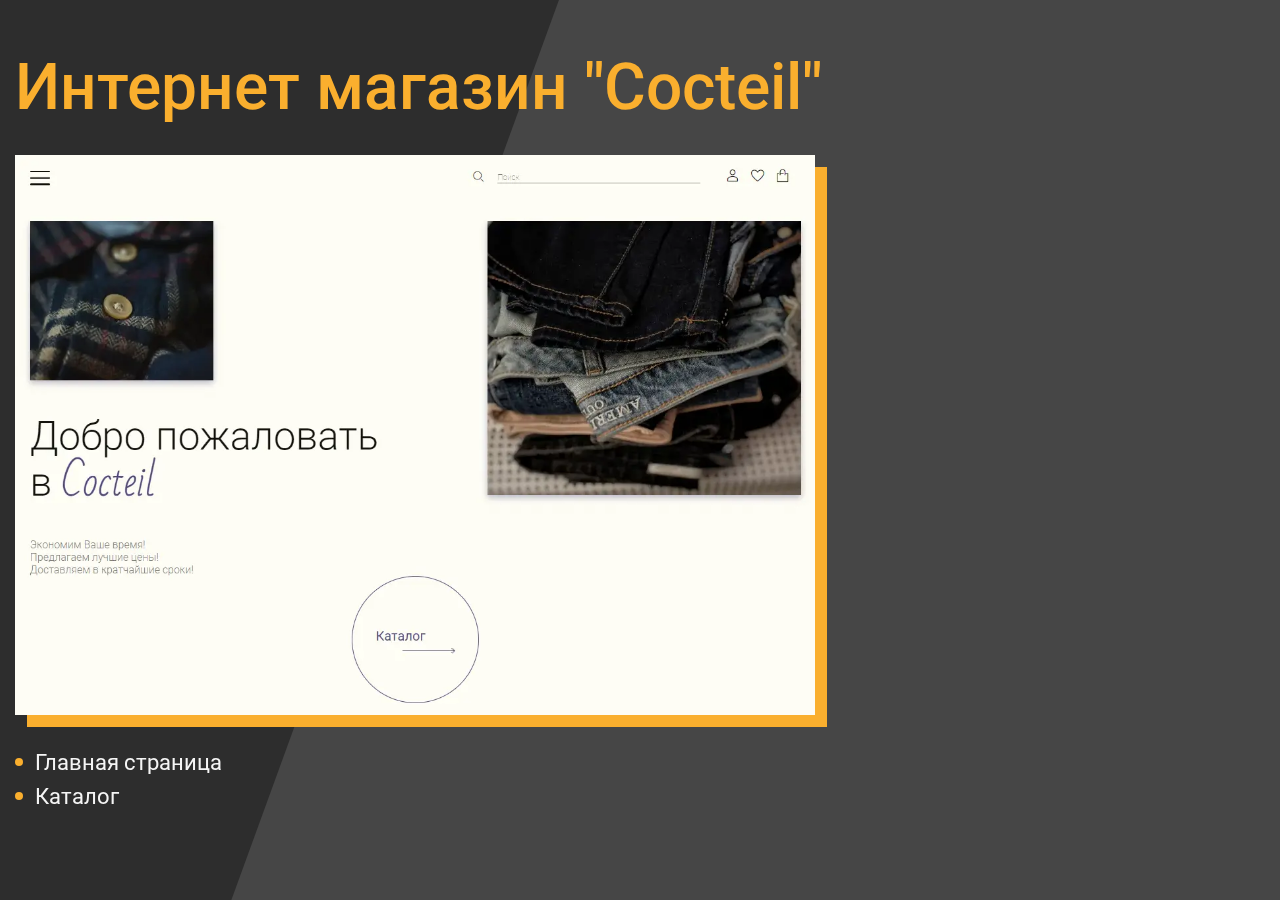
==== commit b6c85938: "сайт Cocteil" ====
--- a/index.html
+++ b/index.html
@@ -1,833 +1,126 @@
 <!DOCTYPE html> <html lang="en"> <head>-  <meta charset="UTF-8">-  <meta name="viewport" content="width=device-width">-  <title>Главная</title>+    <meta charset="UTF-8">+    <meta http-equiv="X-UA-Compatible" content="IE=edge">+    <meta name="viewport" content="width=device-width, initial-scale=1.0">+    <title>Стартовая страница</title>+    <link rel="preconnect" href="https://fonts.googleapis.com">+    <link rel="preconnect" href="https://fonts.gstatic.com" crossorigin>+    <link href="https://fonts.googleapis.com/css2?family=Roboto:wght@400;500&display=swap" rel="stylesheet">+    <style>+      * {+        padding: 0;+        margin: 0;+        box-sizing: border-box;+      } -  <link rel="stylesheet" href="fonts/icomoon/style.css">-  <link rel="stylesheet" href="css/style.min.css">+      body {+        position: relative;+        padding-top: 50px;+        min-height: 100vh;+        font-family: 'Roboto';+        background: #464646;+      } -  <script src="https://unpkg.com/swiper@8/swiper-bundle.min.js" defer></script>-	<script src="js/main.min.js" type="module" defer></script>+      body::before {+        content: '';+        position: fixed;+        top: 0;+        left: 0;+        height: 200%;+        width: 100%;+        background: #2d2d2d;+        transform: rotate(20deg) translate(-80%, -20%);+      }++      .content {+        overflow: visible;+        position: relative;+        z-index: 3;+        max-width: 80rem;+        margin: 0 auto;+        padding: 0 15px;+      }++      .content__title {+        margin-bottom: 30px;+        font-weight: 500;+        font-size: 4rem;+        color: #faaf2e;+      }++      .content__image {+        max-width: 800px;+        margin-bottom: 30px;+      }++      .content__image img {+        max-width: 100%;+        box-shadow: 12px 12px 0 #faaf2e;+      }++      .content__list {+        list-style: none;+      }++      .content__item {+        position: relative;+      }++      .content__item:not(:last-child) {+        margin-bottom: .5rem;+      }++      .content__item::before {+        pointer-events: none;+        content: '';+        position: absolute;+        top: 9px;+        left: 0;+        width: 8px;+        height: 8px;+        border-radius: 50%;+        background: #faaf2e;+      } ++      .content__item:hover .content__link {+        color: #faaf2e;+      }++      .content__link {+        padding-left: 20px;+        font-size: 1.4rem;+        text-decoration: none;+        color: #f5f5f5;+        transition: color ease .3s;+      }++      @media (max-width: 768px) {+        .content__title {+          font-size: 2.5rem;+        }++        .content__link {+        font-size: 1.2rem;+      }+      }+    </style> </head>- <body>-	<!-- <a href="#" class="catalog-btn">-			Каталог-			<svg width="80" class="catalog-btn__arrow" viewBox="0 0 80 8" xmlns="http://www.w3.org/2000/svg">-				<path d="M79.3536 4.35355C79.5488 4.15829 79.5488 3.84171 79.3536 3.64645L76.1716 0.464466C75.9763 0.269204 75.6597 0.269204 75.4645 0.464466C75.2692 0.659728 75.2692 0.976311 75.4645 1.17157L78.2929 4L75.4645 6.82843C75.2692 7.02369 75.2692 7.34027 75.4645 7.53553C75.6597 7.7308 75.9763 7.7308 76.1716 7.53553L79.3536 4.35355ZM0 4.5H79V3.5H0V4.5Z"/>-			</svg>-		</a>-		<a href="#" class="button button_transparent">-			Подробнее-			<svg class="button__arrow">-				<use href="arrow-right"></use>-			</svg>-		</a>-		<a href="#" class="button">-			Отправить-			<svg class="button__arrow" width="26" height="4" viewBox="0 0 26 4" fill="none" xmlns="http://www.w3.org/2000/svg">-				<path d="M25.1768 2.17678C25.2744 2.07915 25.2744 1.92085 25.1768 1.82322L23.5858 0.232233C23.4882 0.134602 23.3299 0.134602 23.2322 0.232233C23.1346 0.329864 23.1346 0.488155 23.2322 0.585786L24.6464 2L23.2322 3.41421C23.1346 3.51184 23.1346 3.67014 23.2322 3.76777C23.3299 3.8654 23.4882 3.8654 23.5858 3.76777L25.1768 2.17678ZM0 2.25H25V1.75H0V2.25Z"/>-			</svg>-		</a> -->-	<div class="wrapper">-		<header class="header">-  <div class="container">-    <div class="header__body">-      <nav class="header__menu menu">-        <button data-da=".actions__item_burger a, append, 375" class="burger" type="burger"><span></span></button>-        <div class="menu__content">-          <a href="#" class="logo"><picture><source srcset="img/logo.webp" type="image/webp"><img src="img/logo.png" alt="лого"></picture></a>-          <div class="menu__body">-            <ul class="menu__list">-              <li class="menu__item">-                <a data-menu="1" class="menu__link" href="#">Женщинам</a>-              </li>-              <li class="menu__item">-                <a data-menu="2" class="menu__link" href="#">Мужчинам</a>-              </li>-              <li class="menu__item">-                <a data-menu="3" class="menu__link" href="#">Детям</a>-              </li>-              <li class="menu__item">-                <a data-menu="4" class="menu__link" href="#">Обувь</a>-              </li>-              <li class="menu__item">-                <a data-menu="5" class="menu__link" href="#">Игрушки</a>-              </li>-              <li class="menu__item">-                <a data-menu="6" class="menu__link" href="#">Аксессуары</a>-              </li>-              <li class="menu__item">-                <a data-menu="7" class="menu__link" href="#">Большие размеры</a>-              </li>-              <li class="menu__item">-                <a data-menu="8" class="menu__link" href="#">Дополнительно</a>-              </li>-              <li class="menu__item">-                <a data-menu="9" class="menu__link" href="#">Акции</a>-              </li>-            </ul>-            <div class="menu__submenus">-              <ul data-submenu="1" class="menu__list menu__list_submenu">-                <li class="menu__item">-                  <a class="menu__link" href="#">Майки</a>-                </li>-                <li class="menu__item">-                  <a class="menu__link" href="#">Костюмы</a>-                </li>-                <li class="menu__item">-                  <a class="menu__link" href="#">Брюки</a>-                </li>-                <li class="menu__item">-                  <a class="menu__link" href="#">Джинсы</a>-                </li>-              </ul>-              <ul data-submenu="2" class="menu__list menu__list_submenu">-                <li class="menu__item">-                  <a class="menu__link" href="#">Юбки</a>-                </li>-                <li class="menu__item">-                  <a class="menu__link" href="#">Шорты</a>-                </li>-                <li class="menu__item">-                  <a class="menu__link" href="#">Свитшоты, худи</a>-                </li>-                <li class="menu__item">-                  <a class="menu__link" href="#">Блузки и рубашки</a>-                </li>-              </ul>-            </div>-          </div>-        </div>-      </nav>-      <div class="header__label">Каталог</div>-      <form action="#" class="header__search search">-        <button type="sybmit" class="search__icon icon-search"></button>-        <input type="text" placeholder="Поиск" class="search__input">-      </form>-      <ul class="actions" data-da=".mobile-bottom, append, 375" class="burger" >-        <li class="actions__item actions__item_home">-          <a href="#" class="actions__link icon-home"></a>-        </li>-        <li class="actions__item">-          <a class="actions__link icon-user"></a>-          <!-- <div class="user-cabinat">-            <div class="user-cabinat__head">-              <div class="user-cabinat__icon">-                <picture><source srcset="img/products/01.webp" type="image/webp"><img src="img/products/01.jpg" alt="Ваша иконка"></picture>-              </div>-              <div class="user-cabinat__name">Анастасия</div>-            </div>-            <div class="user-cabinat__body">-              <div class="user-cabinat__row">-                <ul class="user-cabinat__list">-                  <li class="user-cabinat__list-item">-                    <a href="#" class="user-cabinat__link user-cabinat__link_cart icon-cart">-                      Корзина<span>2</span>-                    </a>-                  </li>-                </ul>-              </div>-              <div class="user-cabinat__row">-                <ul class="user-cabinat__list">-                  <li class="user-cabinat__list-item">-                    <a href="#" class="user-cabinat__link user-cabinat__link_favorite icon-favorite">-                      Избранное-                    </a>-                  </li>-                  <li class="user-cabinat__list-item">-                    <a href="#" class="user-cabinat__link user-cabinat__link_viewed icon-cart">-                      Просмотренные<span>12</span>-                    </a>-                  </li>-                </ul>-              </div>-              <div class="user-cabinat__row">-                <ul class="user-cabinat__list">-                  <li class="user-cabinat__list-item">-                    <a href="#" class="user-cabinat__link user-cabinat__link_bonuses icon-home">-                      Бонусы-                    </a>-                  </li>-                  <li class="user-cabinat__list-item">-                    <a href="#" class="user-cabinat__link user-cabinat__link_data icon-cart">-                      Личные данные-                    </a>-                  </li>-                  <li class="user-cabinat__list-item">-                    <a href="#" class="user-cabinat__link user-cabinat__link_history icon-cart">-                      История покупок-                    </a>-                  </li>-                </ul>-              </div>-              <a href="#" class="user-cabinat__link user-cabinat__link_exit icon-cart">-                Выйти-              </a>-            </div>-          </div> -->-          <div class="user-cabinat user-cabinat_unregistered">-            <div class="user-cabinat__head">-              <div class="user-cabinat__icon"></div>-              <a href="#" class="user-cabinat__sign-in button">-                Войти-              </a>-            </div>-            <div class="user-cabinat__body">-              <div class="user-cabinat__row">-                <ul class="user-cabinat__list">-                  <li class="user-cabinat__list-item">-                    <a class="user-cabinat__link user-cabinat__link_cart icon-cart">Корзина</a>-                  </li>-                </ul>-              </div>-              <div class="user-cabinat__row">-                <ul class="user-cabinat__list">-                  <li class="user-cabinat__list-item">-                    <a class="user-cabinat__link user-cabinat__link_favorite icon-favorite">-                      Избранное-                    </a>-                  </li>-                  <li class="user-cabinat__list-item">-                    <a class="user-cabinat__link user-cabinat__link_viewed icon-cart">-                      Просмотренные-                    </a>-                  </li>-                </ul>-              </div>-            </div>-          </div>-        </li>-        <li class="actions__item">-          <a href="#" class="actions__link icon-favorite"></a>-        </li>-        <li class="actions__item">-          <a href="#" class="actions__link icon-cart"></a>-        </li>-        <li class="actions__item actions__item_burger">-          <a class="actions__link"></a>-        </li>-      </ul>+  <div class="content">+    <h1 class="content__title">Интернет магазин "Cocteil"</h1>+    <div class="content__image">+      <picture><source srcset="img/screen.webp" type="image/webp"><img src="img/screen.png" alt="Скриншот сайта"></picture>     </div>+    <ul class="content__list">+      <li class="content__item">+        <a href="home.html" class="content__link">Главная страница</a>+      </li>+      <li class="content__item">+        <a href="catalog.html" class="content__link">Каталог</a>+      </li>+    </ul>   </div>-</header>-		<svg display="none">--  <symbol id="arrow-up" viewBox="0 0 8 27">-    <path d="M4.35355 0.646446C4.15829 0.451185 3.84171 0.451185 3.64645 0.646446L0.464467 3.82843C0.269205 4.02369 0.269205 4.34027 0.464467 4.53553C0.659729 4.7308 0.976312 4.7308 1.17157 4.53553L4 1.70711L6.82843 4.53553C7.02369 4.7308 7.34027 4.7308 7.53553 4.53553C7.7308 4.34027 7.7308 4.02369 7.53553 3.82843L4.35355 0.646446ZM4.5 27L4.5 1L3.5 1L3.5 27L4.5 27Z"/>-  </symbol>--  <symbol id="arrow-up-m" viewBox="0 0 9 12">-    <path fill-rule="evenodd" clip-rule="evenodd" d="M0.964806 4.09229L4.14679 0.910308C4.34205 0.715046 4.65863 0.715046 4.85389 0.910308L8.03587 4.09229C8.23114 4.28755 8.23114 4.60413 8.03587 4.7994C7.84061 4.99466 7.52403 4.99466 7.32877 4.7994L5.00034 2.47097L5.00034 11.7361L4.00034 11.7361L4.00034 2.47097L1.67191 4.7994C1.47665 4.99466 1.16007 4.99466 0.964806 4.7994C0.769544 4.60413 0.769544 4.28755 0.964806 4.09229Z"/>-  </symbol>--  <symbol viewBox="0 0 26 4" id="arrow-right">-    <path fill-rule="evenodd" clip-rule="evenodd" d="M23.5858 0.232235L25.1768 1.82323C25.2744 1.92086 25.2744 2.07915 25.1768 2.17678L23.5858 3.76777C23.4882 3.8654 23.3299 3.8654 23.2322 3.76777C23.1346 3.67014 23.1346 3.51185 23.2322 3.41422L24.3964 2.25H0V1.75H24.3964L23.2322 0.585789C23.1346 0.488157 23.1346 0.329866 23.2322 0.232235C23.3299 0.134604 23.4882 0.134604 23.5858 0.232235Z"/>-  </symbol>--</svg>-		<main class="main">-			<section class="hero">-				<div class="container">-					<div class="hero__body">-						<div class="hero__info">-							<div class="hero__images">-								<div class="hero__image hero__image_1">-									<picture><source srcset="img/hero/01.webp" type="image/webp"><img src="img/hero/01.jpg" alt=""></picture>-								</div>-							</div>-							<h1 class="hero__title title">Добро пожаловать в <span>Cocteil</span></h1>-							<div class="hero__text">-								Экономим Ваше время! Предлагаем лучшие цены!Доставляем в кратчайшие сроки!-							</div>-							<a href="#" class="hero__button catalog-btn">-								Каталог-								<span class="catalog-btn__arrow"></span>-							</a>-						</div>-						<div data-da=".hero__images, append, 850" class="hero__image hero__image_2">-							<picture><source srcset="img/hero/02.webp" type="image/webp"><img src="img/hero/02.jpg" alt=""></picture>-						</div>-					</div>-				</div>-			</section>-			<section class="why">-				<div class="container">-					<div class="why__body">-						<h2 class="why__title title">Почему выбирают нас?</h2>-						<div class="why__main">-							<div class="why__content swiper">-								<div class="why__columns swiper-wrapper">-									<div class="why__column swiper-slide">-										<p class="why__text why__text_decor why__text_decor_1">Скидки постоянным клиентам от 5%</p>-									</div>-									<div class="why__column swiper-slide">-										<p class="why__text">Предлагаем самые выгодные цены</p>-									</div>-									<div class="why__column swiper-slide">-										<p class="why__text why__text_decor why__text_decor_2">Наши покупатели всегда остаются довольны</p>-									</div>-									<div class="why__column swiper-slide">-										<p class="why__text">Ширикий ассортимент товаров для всей семьи</p>-									</div>-									<div class="why__column swiper-slide">-										<p class="why__text why__text_decor why__text_decor_3">Возможность доставки в любой город Беларуси-										</p>-									</div>-									<div class="why__column swiper-slide">-										<p class="why__text why__text_decor why__text_decor_4">Пункты выдачи заказов рядом с домом</p>-									</div>-								</div>-							</div>-							<button class="why__next icon-slider-arrow"></button>-						</div>-						<div class="why__footer">-							<button data-up class="why__up up-btn purple-circle" type="button">-								<svg>-									<use href="#arrow-up"></use>-								</svg>-							</button>-							<button class="why__message purple-circle icon-message" type="button"></button>-						</div>-					</div>-				</div>-			</section>-			<section class="discounts">-				<div class="container">-					<div class="discounts__body">-						<h2 class="discounts__title title">-							Успей купить! <span>Акции</spa>-						</h2>-						<div class="discounts__slider products-slider">-							<div class="products-slider__content swiper">-								<div class="products-slider__body swiper-wrapper">-									<div class="products-slider__slide card swiper-slide">-										<a href="#" class="card__image">-											<picture><source srcset="img/products/01.webp" type="image/webp"><img src="img/products/01.jpg" alt="Ахуенная блузка"></picture>-										</a>-										<div class="card__main">-											<div class="card__top">-												<span>50.00</span><span class="old-price">65.00</span>-											</div>-											<div class="card__info">-												<a href="#" class="card__name">Блузка женская классная</a>-												<div class="card__actions">-													<button class="card__button card__button_favorite icon-favorite"></button>-													<button class="card__button card__button_cart icon-cart"></button>-												</div>-											</div>-											<div class="card__footer">-												<a href="#" class="card__link button button_transparent button_dark">-													Подробнее-													<svg class="button__arrow">-														<use href="#arrow-right"></use>-													</svg>-												</a>-												<div class="card__raiting raiting">-													<div class="raiting__star icon-star"></div>-													<div class="raiting__star icon-star"></div>-													<div class="raiting__star icon-star"></div>-													<div class="raiting__star icon-star"></div>-												</div>-											</div>-										</div>-									</div>-									<div class="products-slider__slide card swiper-slide">-										<a href="#" class="card__image">-											<picture><source srcset="img/products/02.webp" type="image/webp"><img src="img/products/02.jpg" alt="Ахуенная блузка"></picture>-										</a>-										<div class="card__main">-											<div class="card__top">-												<span>50.00</span><span class="old-price">65.00</span>-											</div>-											<div class="card__info">-												<a href="#" class="card__name">Блузка женская классная</a>-												<div class="card__actions">-													<button class="card__button card__button_favorite icon-favorite"></button>-													<button class="card__button card__button_cart icon-cart"></button>-												</div>-											</div>-											<div class="card__footer">-												<a href="#" class="card__link button button_transparent button_dark">-													Подробнее-													<svg class="button__arrow">-														<use href="#arrow-right"></use>-													</svg>-												</a>-												<div class="card__raiting raiting">-													<div class="raiting__star icon-star"></div>-													<div class="raiting__star icon-star"></div>-													<div class="raiting__star icon-star"></div>-													<div class="raiting__star icon-star"></div>-												</div>-											</div>-										</div>-									</div>-									<div class="products-slider__slide card swiper-slide">-										<a href="#" class="card__image">-											<picture><source srcset="img/products/03.webp" type="image/webp"><img src="img/products/03.jpg" alt="Ахуенная блузка"></picture>-										</a>-										<div class="card__main">-											<div class="card__top">-												<span>50.00</span><span class="old-price">65.00</span>-											</div>-											<div class="card__info">-												<a href="#" class="card__name">Блузка женская классная</a>-												<div class="card__actions">-													<button class="card__button card__button_favorite icon-favorite"></button>-													<button class="card__button card__button_cart icon-cart"></button>-												</div>-											</div>-											<div class="card__footer">-												<a href="#" class="card__link button button_transparent button_dark">-													Подробнее-													<svg class="button__arrow">-														<use href="#arrow-right"></use>-													</svg>-												</a>-												<div class="card__raiting raiting">-													<div class="raiting__star icon-star"></div>-													<div class="raiting__star icon-star"></div>-													<div class="raiting__star icon-star"></div>-													<div class="raiting__star icon-star"></div>-												</div>-											</div>-										</div>-									</div>-									<div class="products-slider__slide card swiper-slide">-										<a href="#" class="card__image">-											<picture><source srcset="img/products/04.webp" type="image/webp"><img src="img/products/04.jpg" alt="Ахуенная блузка"></picture>-										</a>-										<div class="card__main">-											<div class="card__top">-												<span>50.00</span><span class="old-price">65.00</span>-											</div>-											<div class="card__info">-												<a href="#" class="card__name">Блузка женская классная</a>-												<div class="card__actions">-													<button class="card__button card__button_favorite icon-favorite"></button>-													<button class="card__button card__button_cart icon-cart"></button>-												</div>-											</div>-											<div class="card__footer">-												<a href="#" class="card__link button button_transparent button_dark">-													Подробнее-													<svg class="button__arrow">-														<use href="#arrow-right"></use>-													</svg>-												</a>-												<div class="card__raiting raiting">-													<div class="raiting__star icon-star"></div>-													<div class="raiting__star icon-star"></div>-													<div class="raiting__star icon-star"></div>-													<div class="raiting__star icon-star"></div>-												</div>-											</div>-										</div>-									</div>-									<div class="products-slider__slide card swiper-slide">-										<a href="#" class="card__image">-											<picture><source srcset="img/products/01.webp" type="image/webp"><img src="img/products/01.jpg" alt="Ахуенная блузка"></picture>-										</a>-										<div class="card__main">-											<div class="card__top">-												<span>50.00</span><span class="old-price">65.00</span>-											</div>-											<div class="card__info">-												<a href="#" class="card__name">Блузка женская классная</a>-												<div class="card__actions">-													<button class="card__button card__button_favorite icon-favorite"></button>-													<button class="card__button card__button_cart icon-cart"></button>-												</div>-											</div>-											<div class="card__footer">-												<a href="#" class="card__link button button_transparent button_dark">-													Подробнее-													<svg class="button__arrow">-														<use href="#arrow-right"></use>-													</svg>-												</a>-												<div class="card__raiting raiting">-													<div class="raiting__star icon-star"></div>-													<div class="raiting__star icon-star"></div>-													<div class="raiting__star icon-star"></div>-													<div class="raiting__star icon-star"></div>-												</div>-											</div>-										</div>-									</div>-									<div class="products-slider__slide card swiper-slide">-										<a href="#" class="card__image">-											<picture><source srcset="img/products/02.webp" type="image/webp"><img src="img/products/02.jpg" alt="Ахуенная блузка"></picture>-										</a>-										<div class="card__main">-											<div class="card__top">-												<span>50.00</span><span class="old-price">65.00</span>-											</div>-											<div class="card__info">-												<a href="#" class="card__name">Блузка женская классная</a>-												<div class="card__actions">-													<button class="card__button card__button_favorite icon-favorite"></button>-													<button class="card__button card__button_cart icon-cart"></button>-												</div>-											</div>-											<div class="card__footer">-												<a href="#" class="card__link button button_transparent button_dark">-													Подробнее-													<svg class="button__arrow">-														<use href="#arrow-right"></use>-													</svg>-												</a>-												<div class="card__raiting raiting">-													<div class="raiting__star icon-star"></div>-													<div class="raiting__star icon-star"></div>-													<div class="raiting__star icon-star"></div>-													<div class="raiting__star icon-star"></div>-												</div>-											</div>-										</div>-									</div>-									<div class="products-slider__slide card swiper-slide">-										<a href="#" class="card__image">-											<picture><source srcset="img/products/03.webp" type="image/webp"><img src="img/products/03.jpg" alt="Ахуенная блузка"></picture>-										</a>-										<div class="card__main">-											<div class="card__top">-												<span>50.00</span><span class="old-price">65.00</span>-											</div>-											<div class="card__info">-												<a href="#" class="card__name">Блузка женская классная</a>-												<div class="card__actions">-													<button class="card__button card__button_favorite icon-favorite"></button>-													<button class="card__button card__button_cart icon-cart"></button>-												</div>-											</div>-											<div class="card__footer">-												<a href="#" class="card__link button button_transparent button_dark">-													Подробнее-													<svg class="button__arrow">-														<use href="#arrow-right"></use>-													</svg>-												</a>-												<div class="card__raiting raiting">-													<div class="raiting__star icon-star"></div>-													<div class="raiting__star icon-star"></div>-													<div class="raiting__star icon-star"></div>-													<div class="raiting__star icon-star"></div>-												</div>-											</div>-										</div>-									</div>-								</div>-								<div class="products-slider__nav">-									<button type="button" class="products-slider__next">-										<svg>-											<use href="#arrow-right"></use>-										</svg>-									</button>-								</div>-							</div>-						</div>-						<div class="products-slider__footer">-							<a class="products-slider__more button" href="#" class="button">-								Смотреть еще-								<svg class="button__arrow" width="26" height="4" viewBox="0 0 26 4" fill="none"-									xmlns="http://www.w3.org/2000/svg">-									<path-										d="M25.1768 2.17678C25.2744 2.07915 25.2744 1.92085 25.1768 1.82322L23.5858 0.232233C23.4882 0.134602 23.3299 0.134602 23.2322 0.232233C23.1346 0.329864 23.1346 0.488155 23.2322 0.585786L24.6464 2L23.2322 3.41421C23.1346 3.51184 23.1346 3.67014 23.2322 3.76777C23.3299 3.8654 23.4882 3.8654 23.5858 3.76777L25.1768 2.17678ZM0 2.25H25V1.75H0V2.25Z" />-								</svg>-							</a>-						</div>-						<button data-up class="discounts__up up-btn purple-circle" type="button">-							<svg>-								<use href="#arrow-up"></use>-								<use href="#arrow-up-m"></use>-							</svg>-						</button>-					</div>-				</div>-			</section>-			<section class="reviews">-				<div class="container">-					<div class="reviews__content">-						<h2 class="reviews__title title">Отзывы наших покупателей</h2>-						<div class="reviews__body">-							<div class="reviews__slider reviews-slider swiper">-								<div class="reviews-slider__body swiper-wrapper">-									<div class="reviews-slider__slide swiper-slide">-										<div class="reviews-slider__image">-											<picture><source srcset="img/reviews/01.webp" type="image/webp"><img src="img/reviews/01.jpg" alt="Анна"></picture>-										</div>-										<div class="reviews-slider__info">-											<div class="reviews-slider__raiting raiting">-												<div class="raiting__star icon-star"></div>-												<div class="raiting__star icon-star"></div>-												<div class="raiting__star icon-star"></div>-												<div class="raiting__star icon-star"></div>-												<div class="raiting__star icon-star"></div>-											</div>-											<div class="reviews-slider__text">-												Платье село отлично! Хороший материал. Буду заказывать еще, осталась очень довольна.-											</div>-											<div class="reviews-slider__footer">-												<div class="reviews-slider__name">Анна Котлова</div>-												<div class="reviews-slider__date date">23.05.2021</div>-											</div>-										</div>-									</div>-									<div class="reviews-slider__slide swiper-slide">-										<div class="reviews-slider__image">-											<picture><source srcset="img/reviews/02.webp" type="image/webp"><img src="img/reviews/02.jpg" alt="Анна"></picture>-										</div>-										<div class="reviews-slider__info">-											<div class="reviews-slider__raiting raiting">-												<div class="raiting__star icon-star"></div>-												<div class="raiting__star icon-star"></div>-												<div class="raiting__star icon-star"></div>-												<div class="raiting__star icon-star"></div>-												<div class="raiting__star icon-star"></div>-											</div>-											<div class="reviews-slider__text">-												Платье село отлично! Хороший материал. Буду заказывать еще, осталась очень довольна.-											</div>-											<div class="reviews-slider__footer">-												<div class="reviews-slider__name">Анна Котлова</div>-												<div class="reviews-slider__date date">23.05.2021</div>-											</div>-										</div>-									</div>-									<div class="reviews-slider__slide swiper-slide">-										<div class="reviews-slider__image">-											<picture><source srcset="img/reviews/01.webp" type="image/webp"><img src="img/reviews/01.jpg" alt="Анна"></picture>-										</div>-										<div class="reviews-slider__info">-											<div class="reviews-slider__raiting raiting">-												<div class="raiting__star icon-star"></div>-												<div class="raiting__star icon-star"></div>-												<div class="raiting__star icon-star"></div>-												<div class="raiting__star icon-star"></div>-												<div class="raiting__star icon-star"></div>-											</div>-											<div class="reviews-slider__text">-												Платье село отлично! Хороший материал. Буду заказывать еще, осталась очень довольна.-											</div>-											<div class="reviews-slider__footer">-												<div class="reviews-slider__name">Анна Котлова</div>-												<div class="reviews-slider__date date">23.05.2021</div>-											</div>-										</div>-									</div>-									<div class="reviews-slider__slide swiper-slide">-										<div class="reviews-slider__image">-											<picture><source srcset="img/reviews/01.webp" type="image/webp"><img src="img/reviews/01.jpg" alt="Анна"></picture>-										</div>-										<div class="reviews-slider__info">-											<div class="reviews-slider__raiting raiting">-												<div class="raiting__star icon-star"></div>-												<div class="raiting__star icon-star"></div>-												<div class="raiting__star icon-star"></div>-												<div class="raiting__star icon-star"></div>-												<div class="raiting__star icon-star"></div>-											</div>-											<div class="reviews-slider__text">-												Платье село отлично! Хороший материал. Буду заказывать еще, осталась очень довольна.-											</div>-											<div class="reviews-slider__footer">-												<div class="reviews-slider__name">Анна Котлова</div>-												<div class="reviews-slider__date date">23.05.2021</div>-											</div>-										</div>-									</div>-								</div>-								<div class="reviews-slider__bullets"></div>-							</div>-							<button type="button" class="reviews__next">-								<svg>-									<use href="#arrow-right"></use>-								</svg>-							</button>-						</div>-						<button class="reviews__button button" type="button">Добавить отзыв</button>-					</div>-				</div>-			</section>-			<section class="questions">-				<div class="container">-					<div class="questions__body">-						<h2 class="questions__title title">Часто задаваемые вопросы <span>FAQ</span></h2>-						<ul class="questions__list" data-spollers>-							<li class="questions__item">-								<button class="questions__button icon-plus" type="button" data-spoller>Как сделать заказ?</button>-								<div class="questions__info">-									<p>-										Чтобы сделать заказ пользователь переходит в каталог сайта, выбирает нужный товар, отпраляет его в-										коризину, выбрав нужный размер и цвет, и нажимает кнопку “заказать”. Выбирает способ оплаты и-										доставки и покупает товар.-									</p>-								</div>-							</li>-							<li class="questions__item">-								<button class="questions__button icon-plus" type="button" data-spoller>Способы оплаты</button>-								<div class="questions__info">-									<p>-										Чтобы сделать заказ пользователь переходит в каталог сайта, выбирает нужный товар, отпраляет его в-										коризину, выбрав нужный размер и цвет, и нажимает кнопку “заказать”. Выбирает способ оплаты и-										доставки и покупает товар.-									</p>-								</div>-							</li>-							<li class="questions__item">-								<button class="questions__button icon-plus" type="button" data-spoller>Доставка</button>-								<div class="questions__info">-									<p>-										Чтобы сделать заказ пользователь переходит в каталог сайта, выбирает нужный товар, отпраляет его в-										коризину, выбрав нужный размер и цвет, и нажимает кнопку “заказать”. Выбирает способ оплаты и-										доставки и покупает товар.-									</p>-								</div>-							</li>-							<li class="questions__item">-								<button class="questions__button icon-plus" type="button" data-spoller>Сроки доставки</button>-								<div class="questions__info">-									<p>-										Чтобы сделать заказ пользователь переходит в каталог сайта, выбирает нужный товар, отпраляет его в-										коризину, выбрав нужный размер и цвет, и нажимает кнопку “заказать”. Выбирает способ оплаты и-										доставки и покупает товар.-									</p>-								</div>-							</li>-							<li class="questions__item">-								<button class="questions__button icon-plus" type="button" data-spoller>Как сделать обмен?</button>-								<div class="questions__info">-									<p>-										Чтобы сделать заказ пользователь переходит в каталог сайта, выбирает нужный товар, отпраляет его в-										коризину, выбрав нужный размер и цвет, и нажимает кнопку “заказать”. Выбирает способ оплаты и-										доставки и покупает товар.-									</p>-								</div>-							</li>-							<li class="questions__item">-								<button class="questions__button icon-plus" type="button" data-spoller>Как сделать возврат?</button>-								<div class="questions__info">-									<p>-										Чтобы сделать заказ пользователь переходит в каталог сайта, выбирает нужный товар, отпраляет его в-										коризину, выбрав нужный размер и цвет, и нажимает кнопку “заказать”. Выбирает способ оплаты и-										доставки и покупает товар.-									</p>-								</div>-							</li>-							<li class="questions__item">-								<button class="questions__button icon-plus" type="button" data-spoller>Куда и когда вернутся деньги за-									возвращённый товар?</button>-								<div class="questions__info">-									<p>-										Чтобы сделать заказ пользователь переходит в каталог сайта, выбирает нужный товар, отпраляет его в-										коризину, выбрав нужный размер и цвет, и нажимает кнопку “заказать”. Выбирает способ оплаты и-										доставки и покупает товар.-									</p>-								</div>-							</li>-						</ul>-					</div>-				</div>-			</section>-			<section class="partners">-				<div class="container">-					<div class="partners__body">-						<h2 class="partners__title title">Сотрудничество с нами</h2>-						<div class="partners__text">-							Наша компания постоянно растёт и расширяет рынок, поэтому мы заинтересованы в новых партнёрах и рассматриваем новые проекты, которые могут быть привлекательны и интересны с коммерческой точки зрения. -						</div>-						<ul class="partners__list">-							<li class="partners__item">-								<div class="partners__item-title partners-title">Становитесь партнёром</div>-								<div class="partners__item-text">-									Регистрируйтесь и переходите в свой кабинет-								</div>-							</li>-							<li class="partners__item">-								<div class="partners__item-title partners-title">Рекламируйте товары</div>-								<div class="partners__item-text">-									Рекламируйте наши товары на форумах, сайтах, в социальных сетях-								</div>-							</li>-							<li class="partners__item">-								<div class="partners__item-title partners-title">Приводите покупателей</div>-								<div class="partners__item-text">-									Приводите покупателей на-									наш сайт по уникальной ссылке-								</div>-							</li>-							<li class="partners__item">-								<div class="partners__item-title partners-title">Получайте бонусы</div>-								<div class="partners__item-text">-									Копите бонусы от каждого оплаченного заказа-								</div>-							</li>-						</ul>-					</div>-					<div class="partners__advantages partners-advantages">-						<h3 class="partners-advantages__title partners-title"><span>Это выгодно.</span> Какие преимущества?</h3>-						<ul class="partners-advantages__list">-							<li class="partners-advantages__item">-								<div class="partners-advantages__icon">-									<picture><source srcset="img/partners/01.svg" type="image/webp"><img src="img/partners/01.svg" alt=""></picture>-								</div>-								<div class="partners-advantages__text">-									Автоматизация процессов-								</div>-							</li>-							<li class="partners-advantages__item">-								<div class="partners-advantages__icon">-									<picture><source srcset="img/partners/02.svg" type="image/webp"><img src="img/partners/02.svg" alt=""></picture>-								</div>-								<div class="partners-advantages__text">-									Пополнение ассортимента-								</div>-							</li>-							<li class="partners-advantages__item">-								<div class="partners-advantages__icon">-									<picture><source srcset="img/partners/03.svg" type="image/webp"><img src="img/partners/03.svg" alt=""></picture>-								</div>-								<div class="partners-advantages__text">-									Поддержка и обучение-								</div>-							</li>-							<li class="partners-advantages__item">-								<div class="partners-advantages__icon">-									<picture><source srcset="img/partners/04.svg" type="image/webp"><img src="img/partners/04.svg" alt=""></picture>-								</div>-								<div class="partners-advantages__text">-									Бонусы за новых клиентов-								</div>-							</li>-						</ul>-					</div>-				</div>-			</section>-		</main>-		<footer class="footer">-  <div class="container"></div>-</footer>--		<div class="mobile-bottom">-			<div class="categories">-				<ul class="categories__list">-					<li class="categories__item">-						<a href="#" class="categories__link">Женщинам</a>-					</li>-					<li class="categories__item">-						<a href="#" class="categories__link categories__link_shadow">Мужчинам</a>-					</li>-					<li class="categories__item">-						<a href="#" class="categories__link">Детям</a>-					</li>-				</ul>-			</div>-		</div>-	</div> </body>- </html>